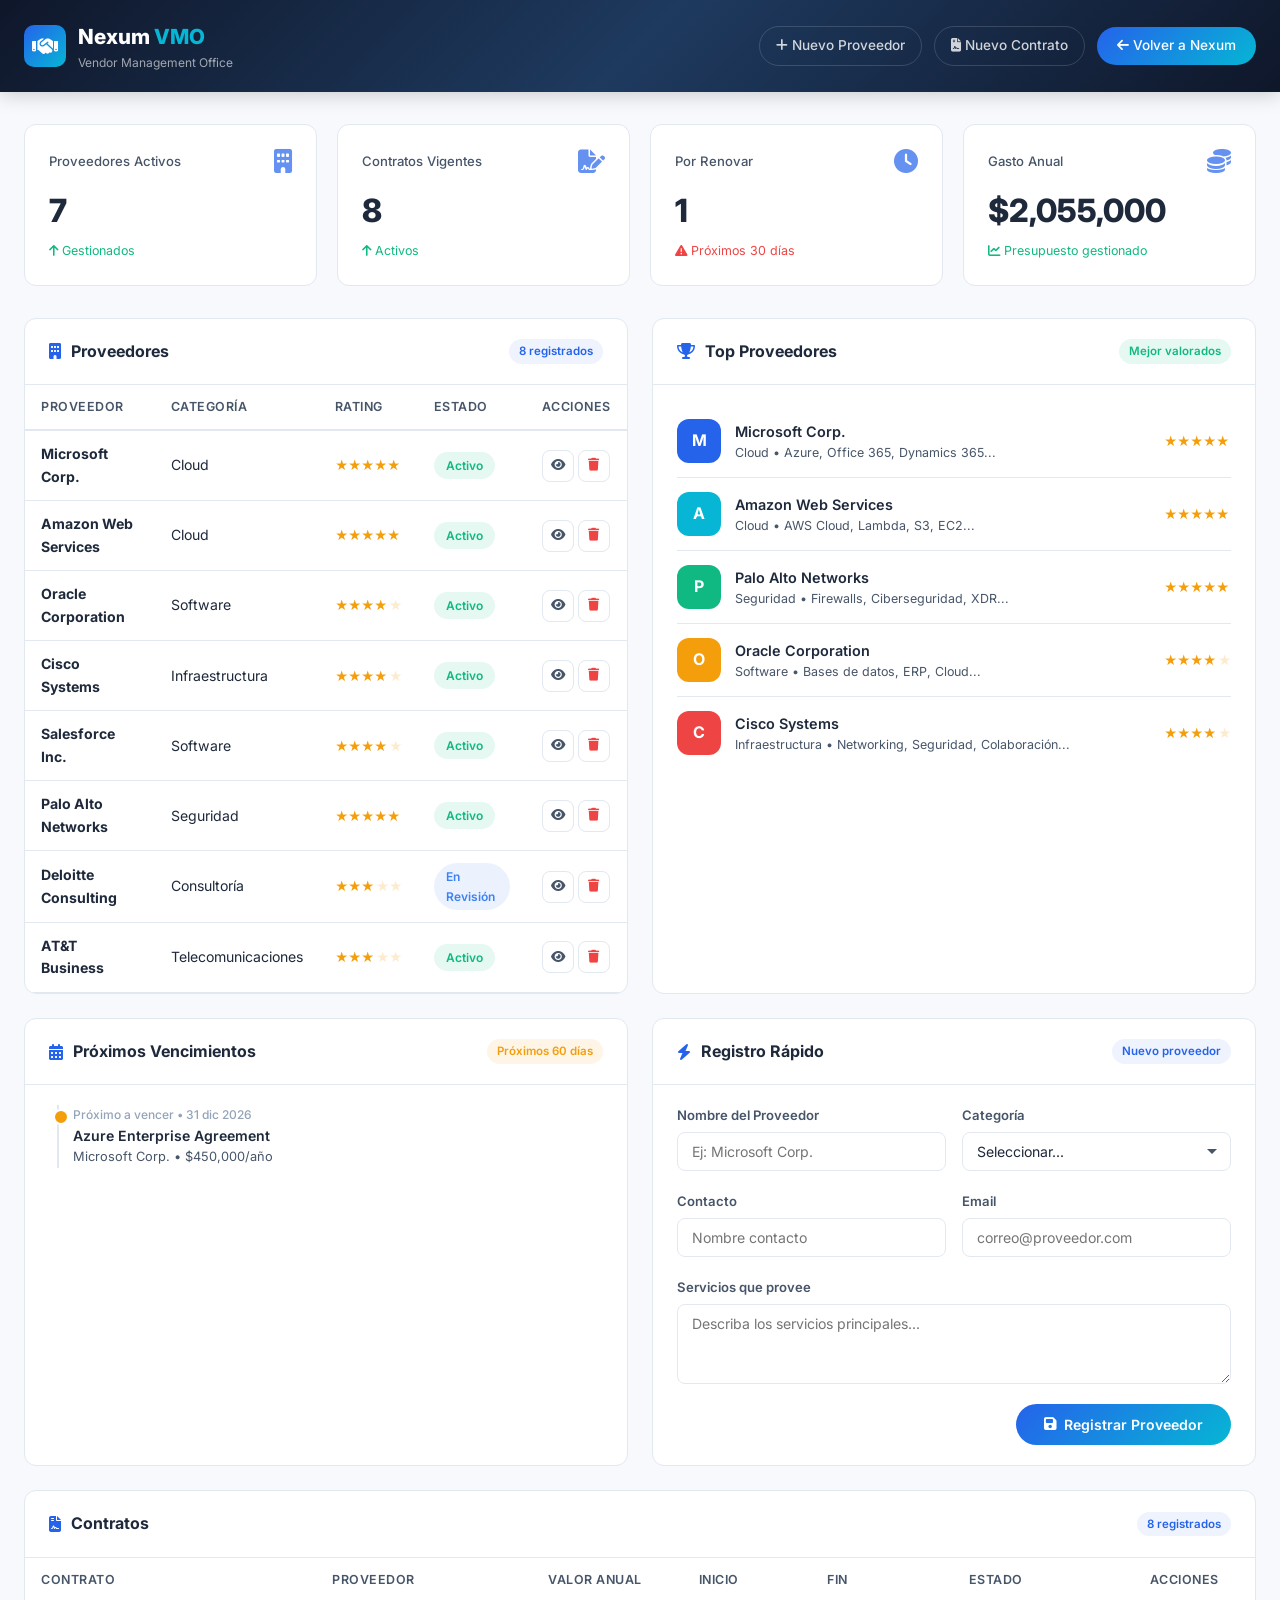
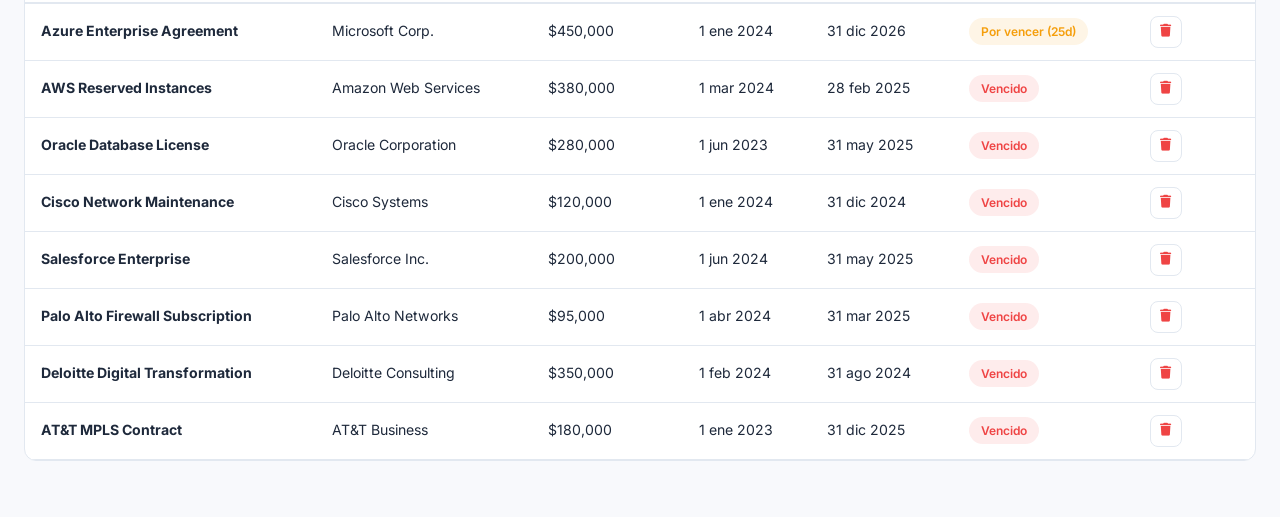
==== vmo.html @ a2f118e4 "Nueva plataforma VMO - Vendor Management Office: dashboard operativo con gestión de proveedores, con" ====
<!DOCTYPE html>
<html lang="es">
<head>
    <meta charset="UTF-8">
    <meta name="viewport" content="width=device-width, initial-scale=1.0">
    <title>Nexum VMO - Vendor Management Office</title>
    <meta name="description" content="Plataforma VMO de Nexum Solutions - Gestión Estratégica de Proveedores TI">
    <link rel="preconnect" href="https://fonts.googleapis.com">
    <link href="https://fonts.googleapis.com/css2?family=Inter:wght@300;400;500;600;700;800&display=swap" rel="stylesheet">
    <link rel="stylesheet" href="https://cdnjs.cloudflare.com/ajax/libs/font-awesome/6.5.1/css/all.min.css">
    <style>
        /* ===== CSS VARIABLES ===== */
        :root {
            --primary: #2563eb;
            --primary-dark: #1d4ed8;
            --primary-light: #3b82f6;
            --primary-bg: rgba(37, 99, 235, 0.08);
            --secondary: #0f172a;
            --accent: #06b6d4;
            --gradient-1: linear-gradient(135deg, #2563eb, #06b6d4);
            --gradient-2: linear-gradient(135deg, #1e3a5f, #2563eb);
            --gradient-hero: linear-gradient(135deg, #0f172a 0%, #1e3a5f 50%, #0f172a 100%);
            --text-primary: #1e293b;
            --text-secondary: #475569;
            --text-light: #94a3b8;
            --bg-white: #ffffff;
            --bg-light: #f8f9fc;
            --bg-dark: #0f172a;
            --border: #e2e8f0;
            --shadow-sm: 0 1px 3px rgba(0,0,0,0.08);
            --shadow-md: 0 4px 20px rgba(0,0,0,0.1);
            --shadow-lg: 0 10px 40px rgba(0,0,0,0.12);
            --radius-sm: 8px;
            --radius-md: 12px;
            --radius-lg: 20px;
            --transition: all 0.3s cubic-bezier(0.4, 0, 0.2, 1);
            --font: 'Inter', -apple-system, BlinkMacSystemFont, sans-serif;
            --success: #10b981;
            --warning: #f59e0b;
            --danger: #ef4444;
            --info: #3b82f6;
        }

        @media (prefers-color-scheme: dark) {
            :root {
                --primary: #3b82f6;
                --primary-bg: rgba(59, 130, 246, 0.12);
                --secondary: #f1f5f9;
                --accent: #22d3ee;
                --gradient-1: linear-gradient(135deg, #3b82f6, #22d3ee);
                --gradient-2: linear-gradient(135deg, #1e293b, #3b82f6);
                --gradient-hero: linear-gradient(135deg, #020617 0%, #0f172a 50%, #020617 100%);
                --text-primary: #f1f5f9;
                --text-secondary: #94a3b8;
                --text-light: #64748b;
                --bg-white: #0f172a;
                --bg-light: #1e293b;
                --bg-dark: #020617;
                --border: #334155;
                --shadow-sm: 0 1px 3px rgba(0,0,0,0.3);
                --shadow-md: 0 4px 20px rgba(0,0,0,0.4);
                --shadow-lg: 0 10px 40px rgba(0,0,0,0.5);
            }
        }

        * { margin: 0; padding: 0; box-sizing: border-box; }
        html { scroll-behavior: smooth; }
        body {
            font-family: var(--font);
            color: var(--text-primary);
            background: var(--bg-light);
            line-height: 1.6;
            -webkit-font-smoothing: antialiased;
        }
        a { text-decoration: none; color: inherit; transition: var(--transition); }
        ul { list-style: none; }
        .container { max-width: 1400px; margin: 0 auto; padding: 0 24px; }

        /* ===== HEADER ===== */
        .vmo-header {
            background: var(--gradient-hero);
            padding: 20px 0;
            position: sticky;
            top: 0;
            z-index: 100;
            box-shadow: 0 2px 20px rgba(0,0,0,0.2);
        }
        .vmo-header .container {
            display: flex;
            align-items: center;
            justify-content: space-between;
            flex-wrap: wrap;
            gap: 16px;
        }
        .vmo-logo {
            display: flex;
            align-items: center;
            gap: 12px;
            color: white;
        }
        .vmo-logo-icon {
            width: 42px;
            height: 42px;
            background: var(--gradient-1);
            border-radius: 10px;
            display: flex;
            align-items: center;
            justify-content: center;
            font-size: 1.3rem;
        }
        .vmo-logo-text { font-size: 1.3rem; font-weight: 800; }
        .vmo-logo-text span { color: var(--accent); }
        .vmo-logo-sub { font-size: 0.75rem; opacity: 0.6; display: block; font-weight: 400; }

        .vmo-header-actions {
            display: flex;
            align-items: center;
            gap: 12px;
            flex-wrap: wrap;
        }
        .vmo-header-actions a {
            color: rgba(255,255,255,0.8);
            font-size: 0.85rem;
            font-weight: 500;
            padding: 8px 16px;
            border-radius: 50px;
            border: 1px solid rgba(255,255,255,0.15);
            transition: var(--transition);
        }
        .vmo-header-actions a:hover {
            background: rgba(255,255,255,0.1);
            color: white;
        }
        .vmo-header-actions .btn-primary-small {
            background: var(--gradient-1);
            border: none;
            color: white;
            padding: 8px 20px;
        }

        /* ===== DASHBOARD ===== */
        .dashboard {
            padding: 32px 0;
        }

        /* Stats Cards */
        .stats-row {
            display: grid;
            grid-template-columns: repeat(4, 1fr);
            gap: 20px;
            margin-bottom: 32px;
        }
        .stat-card {
            background: var(--bg-white);
            border-radius: var(--radius-md);
            padding: 24px;
            border: 1px solid var(--border);
            transition: var(--transition);
        }
        .stat-card:hover { box-shadow: var(--shadow-md); transform: translateY(-2px); }
        .stat-card-header {
            display: flex;
            align-items: center;
            justify-content: space-between;
            margin-bottom: 12px;
        }
        .stat-card-header i {
            font-size: 1.5rem;
            color: var(--primary);
            opacity: 0.7;
        }
        .stat-card-label {
            font-size: 0.82rem;
            color: var(--text-secondary);
            font-weight: 500;
        }
        .stat-card-number {
            font-size: 2rem;
            font-weight: 800;
            color: var(--text-primary);
        }
        .stat-card-change {
            font-size: 0.78rem;
            margin-top: 4px;
        }
        .stat-card-change.up { color: var(--success); }
        .stat-card-change.down { color: var(--danger); }

        /* ===== MAIN GRID ===== */
        .main-grid {
            display: grid;
            grid-template-columns: 1fr 1fr;
            gap: 24px;
            margin-bottom: 24px;
        }

        .card {
            background: var(--bg-white);
            border-radius: var(--radius-md);
            border: 1px solid var(--border);
            overflow: hidden;
        }
        .card-header {
            padding: 20px 24px;
            border-bottom: 1px solid var(--border);
            display: flex;
            align-items: center;
            justify-content: space-between;
        }
        .card-header h3 {
            font-size: 1rem;
            font-weight: 700;
            color: var(--text-primary);
            display: flex;
            align-items: center;
            gap: 10px;
        }
        .card-header h3 i { color: var(--primary); }
        .card-header .badge {
            font-size: 0.72rem;
            padding: 3px 10px;
            border-radius: 50px;
            font-weight: 600;
        }
        .badge-primary { background: var(--primary-bg); color: var(--primary); }
        .badge-success { background: rgba(16,185,129,0.1); color: var(--success); }
        .badge-warning { background: rgba(245,158,11,0.1); color: var(--warning); }
        .badge-danger { background: rgba(239,68,68,0.1); color: var(--danger); }

        .card-body { padding: 20px 24px; }

        /* ===== TABLE ===== */
        .table-responsive {
            overflow-x: auto;
            -webkit-overflow-scrolling: touch;
        }
        table {
            width: 100%;
            border-collapse: collapse;
            font-size: 0.88rem;
        }
        thead th {
            text-align: left;
            padding: 12px 16px;
            font-weight: 600;
            color: var(--text-secondary);
            border-bottom: 2px solid var(--border);
            font-size: 0.78rem;
            text-transform: uppercase;
            letter-spacing: 0.5px;
            white-space: nowrap;
        }
        tbody td {
            padding: 12px 16px;
            border-bottom: 1px solid var(--border);
            color: var(--text-primary);
        }
        tbody tr:hover { background: var(--bg-light); }
        .status {
            display: inline-flex;
            align-items: center;
            gap: 6px;
            padding: 4px 12px;
            border-radius: 50px;
            font-size: 0.75rem;
            font-weight: 600;
        }
        .status.active { background: rgba(16,185,129,0.1); color: var(--success); }
        .status.pending { background: rgba(245,158,11,0.1); color: var(--warning); }
        .status.inactive { background: rgba(239,68,68,0.1); color: var(--danger); }
        .status.review { background: rgba(59,130,246,0.1); color: var(--info); }

        .rating {
            display: inline-flex;
            gap: 2px;
            color: #f59e0b;
            font-size: 0.8rem;
        }
        .rating .empty { opacity: 0.2; }

        .action-btn {
            width: 32px;
            height: 32px;
            border-radius: 8px;
            border: 1px solid var(--border);
            background: transparent;
            color: var(--text-secondary);
            cursor: pointer;
            transition: var(--transition);
            display: inline-flex;
            align-items: center;
            justify-content: center;
            font-size: 0.8rem;
        }
        .action-btn:hover {
            background: var(--primary-bg);
            color: var(--primary);
            border-color: var(--primary);
        }

        /* ===== PROVIDER LIST ===== */
        .provider-item {
            display: flex;
            align-items: center;
            gap: 14px;
            padding: 14px 0;
            border-bottom: 1px solid var(--border);
        }
        .provider-item:last-child { border-bottom: none; }
        .provider-avatar {
            width: 44px;
            height: 44px;
            border-radius: 12px;
            display: flex;
            align-items: center;
            justify-content: center;
            font-weight: 700;
            font-size: 1rem;
            color: white;
            flex-shrink: 0;
        }
        .provider-info { flex: 1; min-width: 0; }
        .provider-info h4 {
            font-size: 0.9rem;
            font-weight: 600;
            color: var(--text-primary);
        }
        .provider-info p {
            font-size: 0.78rem;
            color: var(--text-secondary);
        }
        .provider-value {
            font-weight: 700;
            color: var(--text-primary);
            font-size: 0.9rem;
            white-space: nowrap;
        }

        /* ===== FORM ===== */
        .form-grid {
            display: grid;
            grid-template-columns: 1fr 1fr;
            gap: 16px;
        }
        .form-group { margin-bottom: 4px; }
        .form-group label {
            display: block;
            font-size: 0.82rem;
            font-weight: 600;
            color: var(--text-secondary);
            margin-bottom: 6px;
        }
        .form-group input,
        .form-group select,
        .form-group textarea {
            width: 100%;
            padding: 10px 14px;
            border: 1.5px solid var(--border);
            border-radius: var(--radius-sm);
            font-family: var(--font);
            font-size: 0.88rem;
            color: var(--text-primary);
            background: var(--bg-white);
            transition: var(--transition);
            outline: none;
        }
        .form-group input:focus,
        .form-group select:focus,
        .form-group textarea:focus {
            border-color: var(--primary);
            box-shadow: 0 0 0 3px rgba(37,99,235,0.1);
        }
        .form-group.full { grid-column: 1 / -1; }
        .form-group textarea { resize: vertical; min-height: 80px; }
        .form-group select {
            appearance: none;
            background-image: url("data:image/svg+xml,%3Csvg xmlns='http://www.w3.org/2000/svg' width='12' height='12' viewBox='0 0 12 12'%3E%3Cpath fill='%23475569' d='M6 8L1 3h10z'/%3E%3C/svg%3E");
            background-repeat: no-repeat;
            background-position: right 12px center;
            cursor: pointer;
        }

        .btn-form {
            padding: 12px 28px;
            border-radius: 50px;
            font-weight: 600;
            font-size: 0.88rem;
            cursor: pointer;
            transition: var(--transition);
            border: none;
            font-family: var(--font);
            display: inline-flex;
            align-items: center;
            gap: 8px;
        }
        .btn-form-primary {
            background: var(--gradient-1);
            color: white;
        }
        .btn-form-primary:hover { transform: translateY(-2px); box-shadow: 0 4px 15px rgba(37,99,235,0.3); }
        .btn-form-secondary {
            background: transparent;
            color: var(--text-secondary);
            border: 1px solid var(--border);
        }
        .btn-form-secondary:hover { border-color: var(--primary); color: var(--primary); }

        .form-actions {
            display: flex;
            gap: 12px;
            justify-content: flex-end;
            margin-top: 8px;
        }

        /* ===== CONTRACT TIMELINE ===== */
        .timeline {
            position: relative;
            padding-left: 24px;
        }
        .timeline::before {
            content: '';
            position: absolute;
            left: 8px;
            top: 0;
            bottom: 0;
            width: 2px;
            background: var(--border);
        }
        .timeline-item {
            position: relative;
            padding-bottom: 20px;
        }
        .timeline-item:last-child { padding-bottom: 0; }
        .timeline-item::before {
            content: '';
            position: absolute;
            left: -20px;
            top: 4px;
            width: 12px;
            height: 12px;
            border-radius: 50%;
            background: var(--primary);
            border: 2px solid var(--bg-white);
        }
        .timeline-item.renewal::before { background: var(--success); }
        .timeline-item.expiring::before { background: var(--warning); }
        .timeline-item.expired::before { background: var(--danger); }
        .timeline-date {
            font-size: 0.75rem;
            color: var(--text-light);
            font-weight: 500;
        }
        .timeline-title {
            font-size: 0.88rem;
            font-weight: 600;
            color: var(--text-primary);
        }
        .timeline-desc {
            font-size: 0.8rem;
            color: var(--text-secondary);
        }

        /* ===== MODAL ===== */
        .modal-overlay {
            display: none;
            position: fixed;
            inset: 0;
            background: rgba(0,0,0,0.5);
            z-index: 1000;
            align-items: center;
            justify-content: center;
            padding: 20px;
        }
        .modal-overlay.active { display: flex; }
        .modal {
            background: var(--bg-white);
            border-radius: var(--radius-lg);
            max-width: 600px;
            width: 100%;
            max-height: 90vh;
            overflow-y: auto;
            box-shadow: var(--shadow-xl);
        }
        .modal-header {
            padding: 20px 24px;
            border-bottom: 1px solid var(--border);
            display: flex;
            align-items: center;
            justify-content: space-between;
        }
        .modal-header h3 { font-size: 1.1rem; font-weight: 700; }
        .modal-close {
            width: 36px;
            height: 36px;
            border-radius: 50%;
            border: none;
            background: var(--bg-light);
            cursor: pointer;
            display: flex;
            align-items: center;
            justify-content: center;
            color: var(--text-secondary);
            font-size: 1.1rem;
            transition: var(--transition);
        }
        .modal-close:hover { background: var(--danger); color: white; }
        .modal-body { padding: 24px; }

        /* ===== TOAST ===== */
        .toast-container {
            position: fixed;
            top: 80px;
            right: 20px;
            z-index: 2000;
            display: flex;
            flex-direction: column;
            gap: 10px;
        }
        .toast {
            padding: 14px 20px;
            border-radius: var(--radius-sm);
            color: white;
            font-size: 0.88rem;
            font-weight: 500;
            box-shadow: var(--shadow-lg);
            animation: slideIn 0.3s ease;
            display: flex;
            align-items: center;
            gap: 10px;
            max-width: 380px;
        }
        .toast.success { background: var(--success); }
        .toast.error { background: var(--danger); }
        .toast.info { background: var(--info); }
        @keyframes slideIn {
            from { transform: translateX(100%); opacity: 0; }
            to { transform: translateX(0); opacity: 1; }
        }

        /* ===== RESPONSIVE ===== */
        @media (max-width: 1024px) {
            .stats-row { grid-template-columns: repeat(2, 1fr); }
            .main-grid { grid-template-columns: 1fr; }
        }
        @media (max-width: 768px) {
            .vmo-header .container { flex-direction: column; align-items: flex-start; }
            .vmo-header-actions { width: 100%; }
            .vmo-header-actions a { flex: 1; text-align: center; }
            .stats-row { grid-template-columns: repeat(2, 1fr); gap: 12px; }
            .stat-card { padding: 18px; }
            .stat-card-number { font-size: 1.5rem; }
            .form-grid { grid-template-columns: 1fr; }
            .card-header { flex-direction: column; gap: 8px; align-items: flex-start; }
            .container { padding: 0 16px; }
        }
        @media (max-width: 480px) {
            .stats-row { grid-template-columns: 1fr; }
            .vmo-logo-text { font-size: 1.1rem; }
            .vmo-header-actions a { font-size: 0.78rem; padding: 6px 12px; }
            .card-body { padding: 16px; }
            .modal { margin: 10px; }
        }

        /* ===== SCROLLBAR ===== */
        ::-webkit-scrollbar { width: 6px; height: 6px; }
        ::-webkit-scrollbar-track { background: var(--bg-light); }
        ::-webkit-scrollbar-thumb { background: var(--border); border-radius: 3px; }
        ::-webkit-scrollbar-thumb:hover { background: var(--text-light); }
    </style>
</head>
<body>

    <!-- ===== HEADER ===== -->
    <header class="vmo-header">
        <div class="container">
            <div class="vmo-logo">
                <div class="vmo-logo-icon"><i class="fas fa-handshake"></i></div>
                <div>
                    <div class="vmo-logo-text">Nexum <span>VMO</span></div>
                    <span class="vmo-logo-sub">Vendor Management Office</span>
                </div>
            </div>
            <div class="vmo-header-actions">
                <a href="#" onclick="openAddProviderModal()"><i class="fas fa-plus"></i> Nuevo Proveedor</a>
                <a href="#" onclick="openAddContractModal()"><i class="fas fa-file-contract"></i> Nuevo Contrato</a>
                <a href="index.html" class="btn-primary-small"><i class="fas fa-arrow-left"></i> Volver a Nexum</a>
            </div>
        </div>
    </header>

    <!-- ===== DASHBOARD ===== -->
    <section class="dashboard">
        <div class="container">

            <!-- Stats -->
            <div class="stats-row">
                <div class="stat-card">
                    <div class="stat-card-header">
                        <span class="stat-card-label">Proveedores Activos</span>
                        <i class="fas fa-building"></i>
                    </div>
                    <div class="stat-card-number" id="totalProviders">0</div>
                    <div class="stat-card-change up"><i class="fas fa-arrow-up"></i> Gestionados</div>
                </div>
                <div class="stat-card">
                    <div class="stat-card-header">
                        <span class="stat-card-label">Contratos Vigentes</span>
                        <i class="fas fa-file-signature"></i>
                    </div>
                    <div class="stat-card-number" id="totalContracts">0</div>
                    <div class="stat-card-change up"><i class="fas fa-arrow-up"></i> Activos</div>
                </div>
                <div class="stat-card">
                    <div class="stat-card-header">
                        <span class="stat-card-label">Por Renovar</span>
                        <i class="fas fa-clock"></i>
                    </div>
                    <div class="stat-card-number" id="pendingRenewals">0</div>
                    <div class="stat-card-change down"><i class="fas fa-exclamation-triangle"></i> Próximos 30 días</div>
                </div>
                <div class="stat-card">
                    <div class="stat-card-header">
                        <span class="stat-card-label">Gasto Anual</span>
                        <i class="fas fa-coins"></i>
                    </div>
                    <div class="stat-card-number" id="annualSpend">$0</div>
                    <div class="stat-card-change up"><i class="fas fa-chart-line"></i> Presupuesto gestionado</div>
                </div>
            </div>

            <!-- Main Grid -->
            <div class="main-grid">

                <!-- Providers Table -->
                <div class="card">
                    <div class="card-header">
                        <h3><i class="fas fa-building"></i> Proveedores</h3>
                        <span class="badge badge-primary" id="providerCount">0 registrados</span>
                    </div>
                    <div class="card-body" style="padding:0;">
                        <div class="table-responsive">
                            <table>
                                <thead>
                                    <tr>
                                        <th>Proveedor</th>
                                        <th>Categoría</th>
                                        <th>Rating</th>
                                        <th>Estado</th>
                                        <th>Acciones</th>
                                    </tr>
                                </thead>
                                <tbody id="providersTableBody">
                                    <!-- Rows inserted by JS -->
                                </tbody>
                            </table>
                        </div>
                    </div>
                </div>

                <!-- Top Providers -->
                <div class="card">
                    <div class="card-header">
                        <h3><i class="fas fa-trophy"></i> Top Proveedores</h3>
                        <span class="badge badge-success">Mejor valorados</span>
                    </div>
                    <div class="card-body" id="topProvidersList">
                        <!-- Inserted by JS -->
                    </div>
                </div>

                <!-- Contracts Timeline -->
                <div class="card">
                    <div class="card-header">
                        <h3><i class="fas fa-calendar-alt"></i> Próximos Vencimientos</h3>
                        <span class="badge badge-warning">Próximos 60 días</span>
                    </div>
                    <div class="card-body">
                        <div class="timeline" id="contractTimeline">
                            <!-- Inserted by JS -->
                        </div>
                    </div>
                </div>

                <!-- Quick Add Provider -->
                <div class="card">
                    <div class="card-header">
                        <h3><i class="fas fa-bolt"></i> Registro Rápido</h3>
                        <span class="badge badge-primary">Nuevo proveedor</span>
                    </div>
                    <div class="card-body">
                        <form id="quickProviderForm" onsubmit="quickAddProvider(event)">
                            <div class="form-grid">
                                <div class="form-group">
                                    <label>Nombre del Proveedor</label>
                                    <input type="text" id="qpName" placeholder="Ej: Microsoft Corp." required>
                                </div>
                                <div class="form-group">
                                    <label>Categoría</label>
                                    <select id="qpCategory" required>
                                        <option value="">Seleccionar...</option>
                                        <option value="Cloud">Cloud</option>
                                        <option value="Software">Software</option>
                                        <option value="Infraestructura">Infraestructura</option>
                                        <option value="Consultoría">Consultoría</option>
                                        <option value="Seguridad">Seguridad</option>
                                        <option value="Telecomunicaciones">Telecomunicaciones</option>
                                        <option value="Hardware">Hardware</option>
                                        <option value="Servicios">Servicios</option>
                                    </select>
                                </div>
                                <div class="form-group">
                                    <label>Contacto</label>
                                    <input type="text" id="qpContact" placeholder="Nombre contacto">
                                </div>
                                <div class="form-group">
                                    <label>Email</label>
                                    <input type="email" id="qpEmail" placeholder="correo@proveedor.com">
                                </div>
                                <div class="form-group full">
                                    <label>Servicios que provee</label>
                                    <textarea id="qpServices" placeholder="Describa los servicios principales..."></textarea>
                                </div>
                            </div>
                            <div class="form-actions">
                                <button type="submit" class="btn-form btn-form-primary"><i class="fas fa-save"></i> Registrar Proveedor</button>
                            </div>
                        </form>
                    </div>
                </div>

            </div>

            <!-- Contracts Table -->
            <div class="card" style="margin-bottom:24px;">
                <div class="card-header">
                    <h3><i class="fas fa-file-contract"></i> Contratos</h3>
                    <span class="badge badge-primary" id="contractCount">0 registrados</span>
                </div>
                <div class="card-body" style="padding:0;">
                    <div class="table-responsive">
                        <table>
                            <thead>
                                <tr>
                                    <th>Contrato</th>
                                    <th>Proveedor</th>
                                    <th>Valor Anual</th>
                                    <th>Inicio</th>
                                    <th>Fin</th>
                                    <th>Estado</th>
                                    <th>Acciones</th>
                                </tr>
                            </thead>
                            <tbody id="contractsTableBody">
                                <!-- Rows inserted by JS -->
                            </tbody>
                        </table>
                    </div>
                </div>
            </div>

        </div>
    </section>

    <!-- ===== MODAL: Add Provider ===== -->
    <div class="modal-overlay" id="addProviderModal">
        <div class="modal">
            <div class="modal-header">
                <h3><i class="fas fa-building" style="color:var(--primary);"></i> Nuevo Proveedor</h3>
                <button class="modal-close" onclick="closeModal('addProviderModal')"><i class="fas fa-times"></i></button>
            </div>
            <div class="modal-body">
                <form id="addProviderForm" onsubmit="addProvider(event)">
                    <div class="form-grid">
                        <div class="form-group">
                            <label>Nombre del Proveedor *</label>
                            <input type="text" id="apName" required>
                        </div>
                        <div class="form-group">
                            <label>Categoría *</label>
                            <select id="apCategory" required>
                                <option value="">Seleccionar...</option>
                                <option value="Cloud">Cloud</option>
                                <option value="Software">Software</option>
                                <option value="Infraestructura">Infraestructura</option>
                                <option value="Consultoría">Consultoría</option>
                                <option value="Seguridad">Seguridad</option>
                                <option value="Telecomunicaciones">Telecomunicaciones</option>
                                <option value="Hardware">Hardware</option>
                                <option value="Servicios">Servicios</option>
                            </select>
                        </div>
                        <div class="form-group">
                            <label>Contacto Principal</label>
                            <input type="text" id="apContact">
                        </div>
                        <div class="form-group">
                            <label>Email Contacto</label>
                            <input type="email" id="apEmail">
                        </div>
                        <div class="form-group">
                            <label>Teléfono</label>
                            <input type="text" id="apPhone">
                        </div>
                        <div class="form-group">
                            <label>Sitio Web</label>
                            <input type="url" id="apWebsite" placeholder="https://">
                        </div>
                        <div class="form-group full">
                            <label>Servicios que provee</label>
                            <textarea id="apServices" rows="3"></textarea>
                        </div>
                        <div class="form-group full">
                            <label>Notas</label>
                            <textarea id="apNotes" rows="2"></textarea>
                        </div>
                    </div>
                    <div class="form-actions">
                        <button type="button" class="btn-form btn-form-secondary" onclick="closeModal('addProviderModal')">Cancelar</button>
                        <button type="submit" class="btn-form btn-form-primary"><i class="fas fa-save"></i> Guardar Proveedor</button>
                    </div>
                </form>
            </div>
        </div>
    </div>

    <!-- ===== MODAL: Add Contract ===== -->
    <div class="modal-overlay" id="addContractModal">
        <div class="modal">
            <div class="modal-header">
                <h3><i class="fas fa-file-contract" style="color:var(--primary);"></i> Nuevo Contrato</h3>
                <button class="modal-close" onclick="closeModal('addContractModal')"><i class="fas fa-times"></i></button>
            </div>
            <div class="modal-body">
                <form id="addContractForm" onsubmit="addContract(event)">
                    <div class="form-grid">
                        <div class="form-group">
                            <label>Nombre del Contrato *</label>
                            <input type="text" id="acName" required>
                        </div>
                        <div class="form-group">
                            <label>Proveedor *</label>
                            <select id="acProvider" required>
                                <option value="">Seleccionar proveedor...</option>
                            </select>
                        </div>
                        <div class="form-group">
                            <label>Valor Anual (USD) *</label>
                            <input type="number" id="acValue" min="0" step="0.01" required>
                        </div>
                        <div class="form-group">
                            <label>Tipo</label>
                            <select id="acType">
                                <option value="Servicio">Servicio</option>
                                <option value="Licencia">Licencia</option>
                                <option value="Suscripción">Suscripción</option>
                                <option value="Consultoría">Consultoría</option>
                                <option value="Mantenimiento">Mantenimiento</option>
                                <option value="Outsourcing">Outsourcing</option>
                            </select>
                        </div>
                        <div class="form-group">
                            <label>Fecha de Inicio *</label>
                            <input type="date" id="acStart" required>
                        </div>
                        <div class="form-group">
                            <label>Fecha de Fin *</label>
                            <input type="date" id="acEnd" required>
                        </div>
                        <div class="form-group full">
                            <label>Descripción / Alcance</label>
                            <textarea id="acDescription" rows="3"></textarea>
                        </div>
                    </div>
                    <div class="form-actions">
                        <button type="button" class="btn-form btn-form-secondary" onclick="closeModal('addContractModal')">Cancelar</button>
                        <button type="submit" class="btn-form btn-form-primary"><i class="fas fa-save"></i> Guardar Contrato</button>
                    </div>
                </form>
            </div>
        </div>
    </div>

    <!-- ===== TOAST CONTAINER ===== -->
    <div class="toast-container" id="toastContainer"></div>

    <script>
        // ==========================================
        // DATA STORE (localStorage)
        // ==========================================
        const STORAGE_KEY = 'nexum_vmo_data';

        function getData() {
            const stored = localStorage.getItem(STORAGE_KEY);
            if (stored) return JSON.parse(stored);
            return { providers: [], contracts: [], nextProviderId: 1, nextContractId: 1 };
        }

        function saveData(data) {
            localStorage.setItem(STORAGE_KEY, JSON.stringify(data));
        }

        // ==========================================
        // INIT DATA WITH SAMPLES
        // ==========================================
        function initSampleData() {
            const data = getData();
            if (data.providers.length > 0) return; // Already has data

            const sampleProviders = [
                { id: 1, name: 'Microsoft Corp.', category: 'Cloud', contact: 'John Smith', email: 'john@microsoft.com', phone: '+1 425-882-8080', website: 'https://microsoft.com', services: 'Azure, Office 365, Dynamics 365', notes: 'Proveedor estratégico cloud', rating: 5, status: 'active', createdAt: '2024-01-15' },
                { id: 2, name: 'Amazon Web Services', category: 'Cloud', contact: 'Sarah Johnson', email: 'sarah@aws.com', phone: '+1 206-266-1000', website: 'https://aws.com', services: 'AWS Cloud, Lambda, S3, EC2', notes: 'Infraestructura cloud principal', rating: 5, status: 'active', createdAt: '2024-01-20' },
                { id: 3, name: 'Oracle Corporation', category: 'Software', contact: 'Mike Brown', email: 'mike@oracle.com', phone: '+1 650-506-7000', website: 'https://oracle.com', services: 'Bases de datos, ERP, Cloud', notes: 'Licencias enterprise', rating: 4, status: 'active', createdAt: '2024-02-01' },
                { id: 4, name: 'Cisco Systems', category: 'Infraestructura', contact: 'Lisa Davis', email: 'lisa@cisco.com', phone: '+1 408-526-4000', website: 'https://cisco.com', services: 'Networking, Seguridad, Colaboración', notes: 'Infraestructura de red', rating: 4, status: 'active', createdAt: '2024-02-10' },
                { id: 5, name: 'Salesforce Inc.', category: 'Software', contact: 'David Wilson', email: 'david@salesforce.com', phone: '+1 415-901-7000', website: 'https://salesforce.com', services: 'CRM, Marketing Cloud, Analytics', notes: 'Plataforma CRM corporativa', rating: 4, status: 'active', createdAt: '2024-03-01' },
                { id: 6, name: 'Palo Alto Networks', category: 'Seguridad', contact: 'Emily Chen', email: 'emily@paloaltonetworks.com', phone: '+1 408-753-4000', website: 'https://paloaltonetworks.com', services: 'Firewalls, Ciberseguridad, XDR', notes: 'Seguridad perimetral', rating: 5, status: 'active', createdAt: '2024-03-15' },
                { id: 7, name: 'Deloitte Consulting', category: 'Consultoría', contact: 'Robert Taylor', email: 'robert@deloitte.com', phone: '+1 212-489-1600', website: 'https://deloitte.com', services: 'Consultoría TI, Transformación Digital', notes: 'Consultoría estratégica', rating: 3, status: 'review', createdAt: '2024-04-01' },
                { id: 8, name: 'AT&T Business', category: 'Telecomunicaciones', contact: 'Jennifer Lee', email: 'jennifer@att.com', phone: '+1 210-821-4105', website: 'https://att.com', services: 'Telecomunicaciones, Redes MPLS', notes: 'Conectividad corporativa', rating: 3, status: 'active', createdAt: '2024-04-10' },
            ];

            const sampleContracts = [
                { id: 1, name: 'Azure Enterprise Agreement', providerId: 1, providerName: 'Microsoft Corp.', value: 450000, type: 'Suscripción', startDate: '2024-01-01', endDate: '2026-12-31', description: 'Acuerdo enterprise para servicios Azure y Office 365', status: 'active' },
                { id: 2, name: 'AWS Reserved Instances', providerId: 2, providerName: 'Amazon Web Services', value: 380000, type: 'Suscripción', startDate: '2024-03-01', endDate: '2025-02-28', description: 'Instancias reservadas AWS para producción', status: 'active' },
                { id: 3, name: 'Oracle Database License', providerId: 3, providerName: 'Oracle Corporation', value: 280000, type: 'Licencia', startDate: '2023-06-01', endDate: '2025-05-31', description: 'Licencias Oracle Database Enterprise Edition', status: 'active' },
                { id: 4, name: 'Cisco Network Maintenance', providerId: 4, providerName: 'Cisco Systems', value: 120000, type: 'Mantenimiento', startDate: '2024-01-01', endDate: '2024-12-31', description: 'Mantenimiento anual de infraestructura de red', status: 'active' },
                { id: 5, name: 'Salesforce Enterprise', providerId: 5, providerName: 'Salesforce Inc.', value: 200000, type: 'Suscripción', startDate: '2024-06-01', endDate: '2025-05-31', description: 'Suscripción enterprise Salesforce CRM', status: 'active' },
                { id: 6, name: 'Palo Alto Firewall Subscription', providerId: 6, providerName: 'Palo Alto Networks', value: 95000, type: 'Servicio', startDate: '2024-04-01', endDate: '2025-03-31', description: 'Suscripción de seguridad firewalls', status: 'active' },
                { id: 7, name: 'Deloitte Digital Transformation', providerId: 7, providerName: 'Deloitte Consulting', value: 350000, type: 'Consultoría', startDate: '2024-02-01', endDate: '2024-08-31', description: 'Consultoría para transformación digital', status: 'active' },
                { id: 8, name: 'AT&T MPLS Contract', providerId: 8, providerName: 'AT&T Business', value: 180000, type: 'Servicio', startDate: '2023-01-01', endDate: '2025-12-31', description: 'Servicio MPLS para 15 sedes corporativas', status: 'active' },
            ];

            data.providers = sampleProviders;
            data.contracts = sampleContracts;
            data.nextProviderId = 9;
            data.nextContractId = 9;
            saveData(data);
        }

        // ==========================================
        // RENDER FUNCTIONS
        // ==========================================
        function renderDashboard() {
            const data = getData();
            
            // Stats
            const activeProviders = data.providers.filter(p => p.status === 'active').length;
            const activeContracts = data.contracts.filter(c => c.status === 'active').length;
            const today = new Date();
            const thirtyDays = new Date(today.getTime() + 30 * 24 * 60 * 60 * 1000);
            const pendingRenewals = data.contracts.filter(c => {
                const endDate = new Date(c.endDate);
                return endDate >= today && endDate <= thirtyDays;
            }).length;
            const annualSpend = data.contracts.reduce((sum, c) => sum + c.value, 0);

            document.getElementById('totalProviders').textContent = activeProviders;
            document.getElementById('totalContracts').textContent = activeContracts;
            document.getElementById('pendingRenewals').textContent = pendingRenewals;
            document.getElementById('annualSpend').textContent = '$' + annualSpend.toLocaleString('en-US');

            // Provider count badge
            document.getElementById('providerCount').textContent = data.providers.length + ' registrados';
            document.getElementById('contractCount').textContent = data.contracts.length + ' registrados';

            // Providers table
            renderProvidersTable(data);
            
            // Top providers
            renderTopProviders(data);
            
            // Contract timeline
            renderContractTimeline(data);
            
            // Contracts table
            renderContractsTable(data);
            
            // Update provider select in contract modal
            updateProviderSelect(data);
        }

        function renderProvidersTable(data) {
            const tbody = document.getElementById('providersTableBody');
            tbody.innerHTML = '';
            
            data.providers.forEach(p => {
                const stars = '★'.repeat(p.rating) + '<span class="empty">' + '★'.repeat(5 - p.rating) + '</span>';
                const statusClass = p.status === 'active' ? 'active' : p.status === 'review' ? 'review' : 'inactive';
                const statusText = p.status === 'active' ? 'Activo' : p.status === 'review' ? 'En Revisión' : 'Inactivo';
                
                const tr = document.createElement('tr');
                tr.innerHTML = `
                    <td><strong>${p.name}</strong></td>
                    <td>${p.category}</td>
                    <td><span class="rating">${stars}</span></td>
                    <td><span class="status ${statusClass}">${statusText}</span></td>
                    <td>
                        <button class="action-btn" onclick="viewProvider(${p.id})" title="Ver detalle"><i class="fas fa-eye"></i></button>
                        <button class="action-btn" onclick="deleteProvider(${p.id})" title="Eliminar" style="color:var(--danger);"><i class="fas fa-trash"></i></button>
                    </td>
                `;
                tbody.appendChild(tr);
            });
        }

        function renderTopProviders(data) {
            const container = document.getElementById('topProvidersList');
            container.innerHTML = '';
            
            const sorted = [...data.providers].sort((a, b) => b.rating - a.rating).slice(0, 5);
            
            sorted.forEach((p, index) => {
                const colors = ['#2563eb', '#06b6d4', '#10b981', '#f59e0b', '#ef4444'];
                const div = document.createElement('div');
                div.className = 'provider-item';
                div.innerHTML = `
                    <div class="provider-avatar" style="background:${colors[index]}">${p.name.charAt(0)}</div>
                    <div class="provider-info">
                        <h4>${p.name}</h4>
                        <p>${p.category} • ${p.services ? p.services.substring(0, 40) + '...' : ''}</p>
                    </div>
                    <div class="provider-value">
                        <span class="rating">${'★'.repeat(p.rating)}<span class="empty">${'★'.repeat(5 - p.rating)}</span></span>
                    </div>
                `;
                container.appendChild(div);
            });
        }

        function renderContractTimeline(data) {
            const timeline = document.getElementById('contractTimeline');
            timeline.innerHTML = '';
            
            const today = new Date();
            const sixtyDays = new Date(today.getTime() + 60 * 24 * 60 * 60 * 1000);
            
            const upcoming = data.contracts
                .filter(c => {
                    const endDate = new Date(c.endDate);
                    return endDate >= today && endDate <= sixtyDays;
                })
                .sort((a, b) => new Date(a.endDate) - new Date(b.endDate));
            
            if (upcoming.length === 0) {
                timeline.innerHTML = '<p style="color:var(--text-secondary);font-size:0.88rem;text-align:center;padding:20px 0;">No hay vencimientos próximos en los próximos 60 días.</p>';
                return;
            }
            
            upcoming.forEach(c => {
                const endDate = new Date(c.endDate);
                const daysLeft = Math.ceil((endDate - today) / (1000 * 60 * 60 * 24));
                let itemClass = 'timeline-item';
                let label = 'Vence en ' + daysLeft + ' días';
                
                if (daysLeft <= 15) { itemClass += ' expired'; label = '⚠️ VENCE PRONTO'; }
                else if (daysLeft <= 30) { itemClass += ' expiring'; label = 'Próximo a vencer'; }
                else { itemClass += ' renewal'; label = 'Renovación programada'; }
                
                const div = document.createElement('div');
                div.className = itemClass;
                div.innerHTML = `
                    <div class="timeline-date">${label} • ${formatDate(c.endDate)}</div>
                    <div class="timeline-title">${c.name}</div>
                    <div class="timeline-desc">${c.providerName} • $${c.value.toLocaleString('en-US')}/año</div>
                `;
                timeline.appendChild(div);
            });
        }

        function renderContractsTable(data) {
            const tbody = document.getElementById('contractsTableBody');
            tbody.innerHTML = '';
            
            data.contracts.forEach(c => {
                const today = new Date();
                const endDate = new Date(c.endDate);
                let statusClass = 'active';
                let statusText = 'Vigente';
                
                if (endDate < today) { statusClass = 'inactive'; statusText = 'Vencido'; }
                else {
                    const daysLeft = Math.ceil((endDate - today) / (1000 * 60 * 60 * 24));
                    if (daysLeft <= 30) { statusClass = 'pending'; statusText = 'Por vencer (' + daysLeft + 'd)'; }
                }
                
                const tr = document.createElement('tr');
                tr.innerHTML = `
                    <td><strong>${c.name}</strong></td>
                    <td>${c.providerName}</td>
                    <td>$${c.value.toLocaleString('en-US')}</td>
                    <td>${formatDate(c.startDate)}</td>
                    <td>${formatDate(c.endDate)}</td>
                    <td><span class="status ${statusClass}">${statusText}</span></td>
                    <td>
                        <button class="action-btn" onclick="deleteContract(${c.id})" title="Eliminar" style="color:var(--danger);"><i class="fas fa-trash"></i></button>
                    </td>
                `;
                tbody.appendChild(tr);
            });
        }

        function updateProviderSelect(data) {
            const select = document.getElementById('acProvider');
            select.innerHTML = '<option value="">Seleccionar proveedor...</option>';
            data.providers.forEach(p => {
                const option = document.createElement('option');
                option.value = p.id;
                option.textContent = p.name;
                select.appendChild(option);
            });
        }

        // ==========================================
        // CRUD OPERATIONS
        // ==========================================
        function quickAddProvider(e) {
            e.preventDefault();
            const data = getData();
            
            const provider = {
                id: data.nextProviderId++,
                name: document.getElementById('qpName').value.trim(),
                category: document.getElementById('qpCategory').value,
                contact: document.getElementById('qpContact').value.trim(),
                email: document.getElementById('qpEmail').value.trim(),
                phone: '',
                website: '',
                services: document.getElementById('qpServices').value.trim(),
                notes: '',
                rating: 3,
                status: 'active',
                createdAt: new Date().toISOString().split('T')[0]
            };
            
            data.providers.push(provider);
            saveData(data);
            renderDashboard();
            document.getElementById('quickProviderForm').reset();
            showToast('Proveedor registrado exitosamente', 'success');
        }

        function addProvider(e) {
            e.preventDefault();
            const data = getData();
            
            const provider = {
                id: data.nextProviderId++,
                name: document.getElementById('apName').value.trim(),
                category: document.getElementById('apCategory').value,
                contact: document.getElementById('apContact').value.trim(),
                email: document.getElementById('apEmail').value.trim(),
                phone: document.getElementById('apPhone').value.trim(),
                website: document.getElementById('apWebsite').value.trim(),
                services: document.getElementById('apServices').value.trim(),
                notes: document.getElementById('apNotes').value.trim(),
                rating: 3,
                status: 'active',
                createdAt: new Date().toISOString().split('T')[0]
            };
            
            data.providers.push(provider);
            saveData(data);
            renderDashboard();
            closeModal('addProviderModal');
            document.getElementById('addProviderForm').reset();
            showToast('Proveedor registrado exitosamente', 'success');
        }

        function addContract(e) {
            e.preventDefault();
            const data = getData();
            
            const providerId = parseInt(document.getElementById('acProvider').value);
            const provider = data.providers.find(p => p.id === providerId);
            
            const contract = {
                id: data.nextContractId++,
                name: document.getElementById('acName').value.trim(),
                providerId: providerId,
                providerName: provider ? provider.name : 'Desconocido',
                value: parseFloat(document.getElementById('acValue').value),
                type: document.getElementById('acType').value,
                startDate: document.getElementById('acStart').value,
                endDate: document.getElementById('acEnd').value,
                description: document.getElementById('acDescription').value.trim(),
                status: 'active'
            };
            
            data.contracts.push(contract);
            saveData(data);
            renderDashboard();
            closeModal('addContractModal');
            document.getElementById('addContractForm').reset();
            showToast('Contrato registrado exitosamente', 'success');
        }

        function deleteProvider(id) {
            if (!confirm('¿Está seguro de eliminar este proveedor?')) return;
            const data = getData();
            data.providers = data.providers.filter(p => p.id !== id);
            // Also remove related contracts
            data.contracts = data.contracts.filter(c => c.providerId !== id);
            saveData(data);
            renderDashboard();
            showToast('Proveedor eliminado', 'info');
        }

        function deleteContract(id) {
            if (!confirm('¿Está seguro de eliminar este contrato?')) return;
            const data = getData();
            data.contracts = data.contracts.filter(c => c.id !== id);
            saveData(data);
            renderDashboard();
            showToast('Contrato eliminado', 'info');
        }

        function viewProvider(id) {
            const data = getData();
            const provider = data.providers.find(p => p.id === id);
            if (!provider) return;
            
            const providerContracts = data.contracts.filter(c => c.providerId === id);
            const totalValue = providerContracts.reduce((sum, c) => sum + c.value, 0);
            
            alert(
                `📋 ${provider.name}\n` +
                `━━━━━━━━━━━━━━━━━━\n` +
                `Categoría: ${provider.category}\n` +
                `Contacto: ${provider.contact || 'N/A'}\n` +
                `Email: ${provider.email || 'N/A'}\n` +
                `Teléfono: ${provider.phone || 'N/A'}\n` +
                `Web: ${provider.website || 'N/A'}\n` +
                `Rating: ${'★'.repeat(provider.rating)}${'☆'.repeat(5 - provider.rating)}\n` +
                `Estado: ${provider.status === 'active' ? 'Activo' : provider.status === 'review' ? 'En Revisión' : 'Inactivo'}\n` +
                `━━━━━━━━━━━━━━━━━━\n` +
                `Servicios: ${provider.services || 'No especificados'}\n` +
                `Contratos activos: ${providerContracts.length}\n` +
                `Valor total contratos: $${totalValue.toLocaleString('en-US')}\n` +
                `Notas: ${provider.notes || 'Sin notas'}`
            );
        }

        // ==========================================
        // MODAL FUNCTIONS
        // ==========================================
        function openAddProviderModal() {
            document.getElementById('addProviderModal').classList.add('active');
            document.body.style.overflow = 'hidden';
        }

        function openAddContractModal() {
            const data = getData();
            updateProviderSelect(data);
            document.getElementById('addContractModal').classList.add('active');
            document.body.style.overflow = 'hidden';
        }

        function closeModal(id) {
            document.getElementById(id).classList.remove('active');
            document.body.style.overflow = '';
        }

        // Close modal on overlay click
        document.querySelectorAll('.modal-overlay').forEach(overlay => {
            overlay.addEventListener('click', (e) => {
                if (e.target === overlay) {
                    overlay.classList.remove('active');
                    document.body.style.overflow = '';
                }
            });
        });

        // Close modal on Escape key
        document.addEventListener('keydown', (e) => {
            if (e.key === 'Escape') {
                document.querySelectorAll('.modal-overlay.active').forEach(overlay => {
                    overlay.classList.remove('active');
                    document.body.style.overflow = '';
                });
            }
        });

        // ==========================================
        // TOAST NOTIFICATIONS
        // ==========================================
        function showToast(message, type = 'info') {
            const container = document.getElementById('toastContainer');
            const toast = document.createElement('div');
            toast.className = `toast ${type}`;
            
            const icons = { success: 'fa-check-circle', error: 'fa-exclamation-circle', info: 'fa-info-circle' };
            toast.innerHTML = `<i class="fas ${icons[type] || icons.info}"></i> ${message}`;
            
            container.appendChild(toast);
            
            setTimeout(() => {
                toast.style.opacity = '0';
                toast.style.transform = 'translateX(100%)';
                toast.style.transition = 'all 0.3s ease';
                setTimeout(() => toast.remove(), 300);
            }, 4000);
        }

        // ==========================================
        // UTILITY FUNCTIONS
        // ==========================================
        function formatDate(dateStr) {
            const date = new Date(dateStr);
            return date.toLocaleDateString('es-CL', { year: 'numeric', month: 'short', day: 'numeric' });
        }

        // ==========================================
        // INIT
        // ==========================================
        initSampleData();
        renderDashboard();
        console.log('🚀 Nexum VMO - Dashboard initialized');
    </script>

</body>
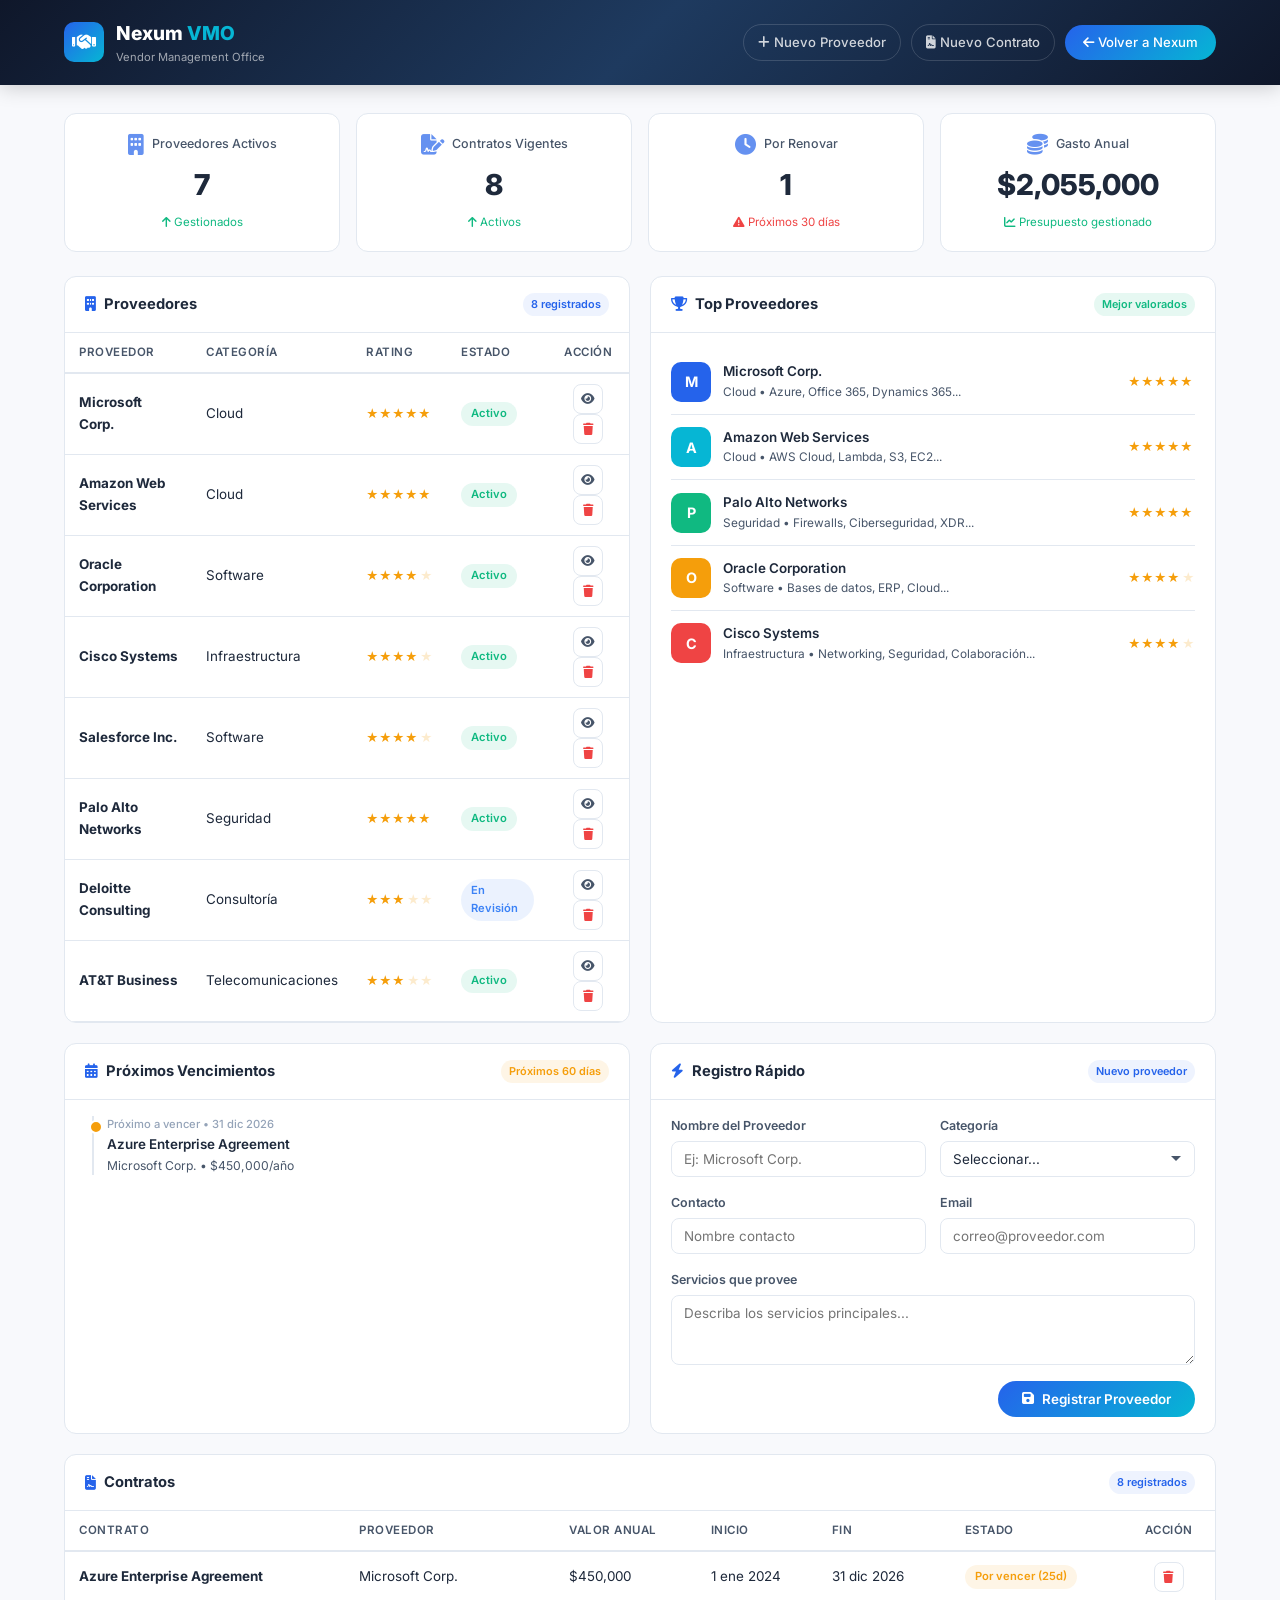
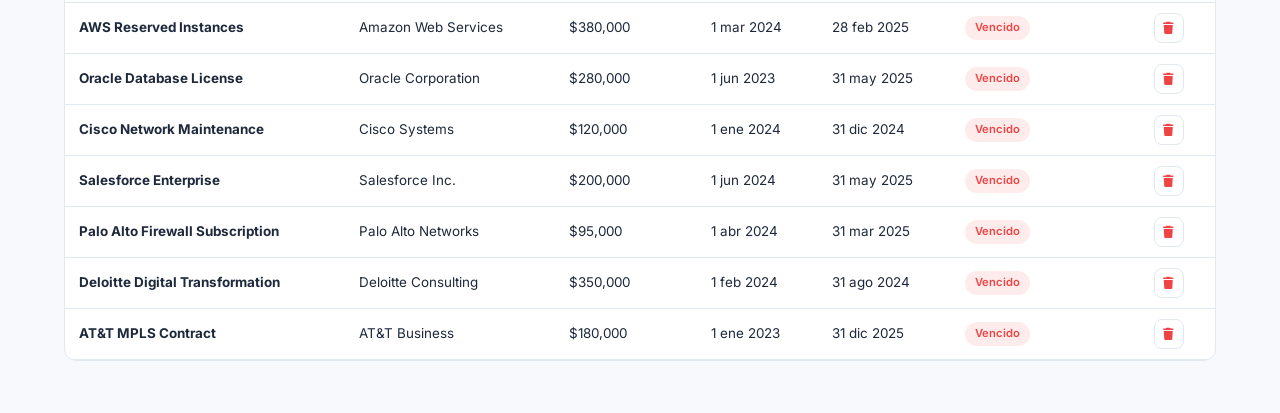
==== commit 53fd38a6: "VMO: diseño centralizado y armónico - max-width 1200px, mejor espaciado, contenido centrado" ====
--- a/vmo.html
+++ b/vmo.html
@@ -74,12 +74,12 @@
         }
         a { text-decoration: none; color: inherit; transition: var(--transition); }
         ul { list-style: none; }
-        .container { max-width: 1400px; margin: 0 auto; padding: 0 24px; }
+        .container { max-width: 1200px; margin: 0 auto; padding: 0 24px; }
 
         /* ===== HEADER ===== */
         .vmo-header {
             background: var(--gradient-hero);
-            padding: 20px 0;
+            padding: 18px 0;
             position: sticky;
             top: 0;
             z-index: 100;
@@ -90,7 +90,7 @@
             align-items: center;
             justify-content: space-between;
             flex-wrap: wrap;
-            gap: 16px;
+            gap: 14px;
         }
         .vmo-logo {
             display: flex;
@@ -99,30 +99,30 @@
             color: white;
         }
         .vmo-logo-icon {
-            width: 42px;
-            height: 42px;
+            width: 40px;
+            height: 40px;
             background: var(--gradient-1);
             border-radius: 10px;
             display: flex;
             align-items: center;
             justify-content: center;
-            font-size: 1.3rem;
-        }
-        .vmo-logo-text { font-size: 1.3rem; font-weight: 800; }
+            font-size: 1.2rem;
+        }
+        .vmo-logo-text { font-size: 1.2rem; font-weight: 800; }
         .vmo-logo-text span { color: var(--accent); }
-        .vmo-logo-sub { font-size: 0.75rem; opacity: 0.6; display: block; font-weight: 400; }
+        .vmo-logo-sub { font-size: 0.7rem; opacity: 0.6; display: block; font-weight: 400; }
 
         .vmo-header-actions {
             display: flex;
             align-items: center;
-            gap: 12px;
+            gap: 10px;
             flex-wrap: wrap;
         }
         .vmo-header-actions a {
             color: rgba(255,255,255,0.8);
-            font-size: 0.85rem;
+            font-size: 0.82rem;
             font-weight: 500;
-            padding: 8px 16px;
+            padding: 7px 14px;
             border-radius: 50px;
             border: 1px solid rgba(255,255,255,0.15);
             transition: var(--transition);
@@ -135,52 +135,52 @@
             background: var(--gradient-1);
             border: none;
             color: white;
-            padding: 8px 20px;
+            padding: 7px 18px;
         }
 
         /* ===== DASHBOARD ===== */
-        .dashboard {
-            padding: 32px 0;
-        }
+        .dashboard { padding: 28px 0; }
 
         /* Stats Cards */
         .stats-row {
             display: grid;
             grid-template-columns: repeat(4, 1fr);
-            gap: 20px;
-            margin-bottom: 32px;
+            gap: 16px;
+            margin-bottom: 24px;
         }
         .stat-card {
             background: var(--bg-white);
             border-radius: var(--radius-md);
-            padding: 24px;
+            padding: 20px;
             border: 1px solid var(--border);
             transition: var(--transition);
+            text-align: center;
         }
         .stat-card:hover { box-shadow: var(--shadow-md); transform: translateY(-2px); }
         .stat-card-header {
             display: flex;
             align-items: center;
-            justify-content: space-between;
-            margin-bottom: 12px;
+            justify-content: center;
+            gap: 8px;
+            margin-bottom: 8px;
         }
         .stat-card-header i {
-            font-size: 1.5rem;
+            font-size: 1.3rem;
             color: var(--primary);
             opacity: 0.7;
         }
         .stat-card-label {
-            font-size: 0.82rem;
+            font-size: 0.78rem;
             color: var(--text-secondary);
             font-weight: 500;
         }
         .stat-card-number {
-            font-size: 2rem;
+            font-size: 1.8rem;
             font-weight: 800;
             color: var(--text-primary);
         }
         .stat-card-change {
-            font-size: 0.78rem;
+            font-size: 0.72rem;
             margin-top: 4px;
         }
         .stat-card-change.up { color: var(--success); }
@@ -190,8 +190,8 @@
         .main-grid {
             display: grid;
             grid-template-columns: 1fr 1fr;
-            gap: 24px;
-            margin-bottom: 24px;
+            gap: 20px;
+            margin-bottom: 20px;
         }
 
         .card {
@@ -201,24 +201,24 @@
             overflow: hidden;
         }
         .card-header {
-            padding: 20px 24px;
+            padding: 16px 20px;
             border-bottom: 1px solid var(--border);
             display: flex;
             align-items: center;
             justify-content: space-between;
         }
         .card-header h3 {
-            font-size: 1rem;
+            font-size: 0.92rem;
             font-weight: 700;
             color: var(--text-primary);
             display: flex;
             align-items: center;
-            gap: 10px;
-        }
-        .card-header h3 i { color: var(--primary); }
+            gap: 8px;
+        }
+        .card-header h3 i { color: var(--primary); font-size: 0.9rem; }
         .card-header .badge {
-            font-size: 0.72rem;
-            padding: 3px 10px;
+            font-size: 0.68rem;
+            padding: 3px 8px;
             border-radius: 50px;
             font-weight: 600;
         }
@@ -227,7 +227,7 @@
         .badge-warning { background: rgba(245,158,11,0.1); color: var(--warning); }
         .badge-danger { background: rgba(239,68,68,0.1); color: var(--danger); }
 
-        .card-body { padding: 20px 24px; }
+        .card-body { padding: 16px 20px; }
 
         /* ===== TABLE ===== */
         .table-responsive {
@@ -237,21 +237,21 @@
         table {
             width: 100%;
             border-collapse: collapse;
-            font-size: 0.88rem;
+            font-size: 0.84rem;
         }
         thead th {
             text-align: left;
-            padding: 12px 16px;
+            padding: 10px 14px;
             font-weight: 600;
             color: var(--text-secondary);
             border-bottom: 2px solid var(--border);
-            font-size: 0.78rem;
+            font-size: 0.72rem;
             text-transform: uppercase;
             letter-spacing: 0.5px;
             white-space: nowrap;
         }
         tbody td {
-            padding: 12px 16px;
+            padding: 10px 14px;
             border-bottom: 1px solid var(--border);
             color: var(--text-primary);
         }
@@ -259,10 +259,10 @@
         .status {
             display: inline-flex;
             align-items: center;
-            gap: 6px;
-            padding: 4px 12px;
+            gap: 5px;
+            padding: 3px 10px;
             border-radius: 50px;
-            font-size: 0.75rem;
+            font-size: 0.7rem;
             font-weight: 600;
         }
         .status.active { background: rgba(16,185,129,0.1); color: var(--success); }
@@ -274,13 +274,13 @@
             display: inline-flex;
             gap: 2px;
             color: #f59e0b;
-            font-size: 0.8rem;
+            font-size: 0.75rem;
         }
         .rating .empty { opacity: 0.2; }
 
         .action-btn {
-            width: 32px;
-            height: 32px;
+            width: 30px;
+            height: 30px;
             border-radius: 8px;
             border: 1px solid var(--border);
             background: transparent;
@@ -290,7 +290,7 @@
             display: inline-flex;
             align-items: center;
             justify-content: center;
-            font-size: 0.8rem;
+            font-size: 0.75rem;
         }
         .action-btn:hover {
             background: var(--primary-bg);
@@ -302,37 +302,37 @@
         .provider-item {
             display: flex;
             align-items: center;
-            gap: 14px;
-            padding: 14px 0;
+            gap: 12px;
+            padding: 12px 0;
             border-bottom: 1px solid var(--border);
         }
         .provider-item:last-child { border-bottom: none; }
         .provider-avatar {
-            width: 44px;
-            height: 44px;
-            border-radius: 12px;
+            width: 40px;
+            height: 40px;
+            border-radius: 10px;
             display: flex;
             align-items: center;
             justify-content: center;
             font-weight: 700;
-            font-size: 1rem;
+            font-size: 0.9rem;
             color: white;
             flex-shrink: 0;
         }
         .provider-info { flex: 1; min-width: 0; }
         .provider-info h4 {
-            font-size: 0.9rem;
+            font-size: 0.84rem;
             font-weight: 600;
             color: var(--text-primary);
         }
         .provider-info p {
-            font-size: 0.78rem;
+            font-size: 0.74rem;
             color: var(--text-secondary);
         }
         .provider-value {
             font-weight: 700;
             color: var(--text-primary);
-            font-size: 0.9rem;
+            font-size: 0.84rem;
             white-space: nowrap;
         }
 
@@ -340,25 +340,25 @@
         .form-grid {
             display: grid;
             grid-template-columns: 1fr 1fr;
-            gap: 16px;
-        }
-        .form-group { margin-bottom: 4px; }
+            gap: 14px;
+        }
+        .form-group { margin-bottom: 2px; }
         .form-group label {
             display: block;
-            font-size: 0.82rem;
+            font-size: 0.78rem;
             font-weight: 600;
             color: var(--text-secondary);
-            margin-bottom: 6px;
+            margin-bottom: 5px;
         }
         .form-group input,
         .form-group select,
         .form-group textarea {
             width: 100%;
-            padding: 10px 14px;
+            padding: 9px 12px;
             border: 1.5px solid var(--border);
             border-radius: var(--radius-sm);
             font-family: var(--font);
-            font-size: 0.88rem;
+            font-size: 0.84rem;
             color: var(--text-primary);
             background: var(--bg-white);
             transition: var(--transition);
@@ -371,7 +371,7 @@
             box-shadow: 0 0 0 3px rgba(37,99,235,0.1);
         }
         .form-group.full { grid-column: 1 / -1; }
-        .form-group textarea { resize: vertical; min-height: 80px; }
+        .form-group textarea { resize: vertical; min-height: 70px; }
         .form-group select {
             appearance: none;
             background-image: url("data:image/svg+xml,%3Csvg xmlns='http://www.w3.org/2000/svg' width='12' height='12' viewBox='0 0 12 12'%3E%3Cpath fill='%23475569' d='M6 8L1 3h10z'/%3E%3C/svg%3E");
@@ -381,10 +381,10 @@
         }
 
         .btn-form {
-            padding: 12px 28px;
+            padding: 10px 24px;
             border-radius: 50px;
             font-weight: 600;
-            font-size: 0.88rem;
+            font-size: 0.84rem;
             cursor: pointer;
             transition: var(--transition);
             border: none;
@@ -407,20 +407,20 @@
 
         .form-actions {
             display: flex;
-            gap: 12px;
+            gap: 10px;
             justify-content: flex-end;
-            margin-top: 8px;
+            margin-top: 6px;
         }
 
         /* ===== CONTRACT TIMELINE ===== */
         .timeline {
             position: relative;
-            padding-left: 24px;
+            padding-left: 22px;
         }
         .timeline::before {
             content: '';
             position: absolute;
-            left: 8px;
+            left: 7px;
             top: 0;
             bottom: 0;
             width: 2px;
@@ -428,16 +428,16 @@
         }
         .timeline-item {
             position: relative;
-            padding-bottom: 20px;
+            padding-bottom: 18px;
         }
         .timeline-item:last-child { padding-bottom: 0; }
         .timeline-item::before {
             content: '';
             position: absolute;
-            left: -20px;
+            left: -18px;
             top: 4px;
-            width: 12px;
-            height: 12px;
+            width: 10px;
+            height: 10px;
             border-radius: 50%;
             background: var(--primary);
             border: 2px solid var(--bg-white);
@@ -446,17 +446,17 @@
         .timeline-item.expiring::before { background: var(--warning); }
         .timeline-item.expired::before { background: var(--danger); }
         .timeline-date {
-            font-size: 0.75rem;
+            font-size: 0.7rem;
             color: var(--text-light);
             font-weight: 500;
         }
         .timeline-title {
-            font-size: 0.88rem;
+            font-size: 0.84rem;
             font-weight: 600;
             color: var(--text-primary);
         }
         .timeline-desc {
-            font-size: 0.8rem;
+            font-size: 0.76rem;
             color: var(--text-secondary);
         }
 
@@ -475,23 +475,23 @@
         .modal {
             background: var(--bg-white);
             border-radius: var(--radius-lg);
-            max-width: 600px;
+            max-width: 560px;
             width: 100%;
             max-height: 90vh;
             overflow-y: auto;
             box-shadow: var(--shadow-xl);
         }
         .modal-header {
-            padding: 20px 24px;
+            padding: 18px 22px;
             border-bottom: 1px solid var(--border);
             display: flex;
             align-items: center;
             justify-content: space-between;
         }
-        .modal-header h3 { font-size: 1.1rem; font-weight: 700; }
+        .modal-header h3 { font-size: 1rem; font-weight: 700; }
         .modal-close {
-            width: 36px;
-            height: 36px;
+            width: 32px;
+            height: 32px;
             border-radius: 50%;
             border: none;
             background: var(--bg-light);
@@ -500,11 +500,11 @@
             align-items: center;
             justify-content: center;
             color: var(--text-secondary);
-            font-size: 1.1rem;
+            font-size: 1rem;
             transition: var(--transition);
         }
         .modal-close:hover { background: var(--danger); color: white; }
-        .modal-body { padding: 24px; }
+        .modal-body { padding: 20px 22px; }
 
         /* ===== TOAST ===== */
         .toast-container {
@@ -514,20 +514,20 @@
             z-index: 2000;
             display: flex;
             flex-direction: column;
-            gap: 10px;
+            gap: 8px;
         }
         .toast {
-            padding: 14px 20px;
+            padding: 12px 18px;
             border-radius: var(--radius-sm);
             color: white;
-            font-size: 0.88rem;
+            font-size: 0.84rem;
             font-weight: 500;
             box-shadow: var(--shadow-lg);
             animation: slideIn 0.3s ease;
             display: flex;
             align-items: center;
-            gap: 10px;
-            max-width: 380px;
+            gap: 8px;
+            max-width: 360px;
         }
         .toast.success { background: var(--success); }
         .toast.error { background: var(--danger); }
@@ -545,24 +545,24 @@
         @media (max-width: 768px) {
             .vmo-header .container { flex-direction: column; align-items: flex-start; }
             .vmo-header-actions { width: 100%; }
-            .vmo-header-actions a { flex: 1; text-align: center; }
-            .stats-row { grid-template-columns: repeat(2, 1fr); gap: 12px; }
-            .stat-card { padding: 18px; }
-            .stat-card-number { font-size: 1.5rem; }
+            .vmo-header-actions a { flex: 1; text-align: center; font-size: 0.75rem; padding: 6px 10px; }
+            .stats-row { grid-template-columns: repeat(2, 1fr); gap: 10px; }
+            .stat-card { padding: 16px; }
+            .stat-card-number { font-size: 1.4rem; }
             .form-grid { grid-template-columns: 1fr; }
-            .card-header { flex-direction: column; gap: 8px; align-items: flex-start; }
+            .card-header { flex-direction: column; gap: 6px; align-items: flex-start; }
             .container { padding: 0 16px; }
         }
         @media (max-width: 480px) {
             .stats-row { grid-template-columns: 1fr; }
-            .vmo-logo-text { font-size: 1.1rem; }
-            .vmo-header-actions a { font-size: 0.78rem; padding: 6px 12px; }
-            .card-body { padding: 16px; }
+            .vmo-logo-text { font-size: 1rem; }
+            .card-body { padding: 14px; }
             .modal { margin: 10px; }
+            .dashboard { padding: 20px 0; }
         }
 
         /* ===== SCROLLBAR ===== */
-        ::-webkit-scrollbar { width: 6px; height: 6px; }
+        ::-webkit-scrollbar { width: 5px; height: 5px; }
         ::-webkit-scrollbar-track { background: var(--bg-light); }
         ::-webkit-scrollbar-thumb { background: var(--border); border-radius: 3px; }
         ::-webkit-scrollbar-thumb:hover { background: var(--text-light); }
@@ -596,32 +596,32 @@
             <div class="stats-row">
                 <div class="stat-card">
                     <div class="stat-card-header">
+                        <i class="fas fa-building"></i>
                         <span class="stat-card-label">Proveedores Activos</span>
-                        <i class="fas fa-building"></i>
                     </div>
                     <div class="stat-card-number" id="totalProviders">0</div>
                     <div class="stat-card-change up"><i class="fas fa-arrow-up"></i> Gestionados</div>
                 </div>
                 <div class="stat-card">
                     <div class="stat-card-header">
+                        <i class="fas fa-file-signature"></i>
                         <span class="stat-card-label">Contratos Vigentes</span>
-                        <i class="fas fa-file-signature"></i>
                     </div>
                     <div class="stat-card-number" id="totalContracts">0</div>
                     <div class="stat-card-change up"><i class="fas fa-arrow-up"></i> Activos</div>
                 </div>
                 <div class="stat-card">
                     <div class="stat-card-header">
+                        <i class="fas fa-clock"></i>
                         <span class="stat-card-label">Por Renovar</span>
-                        <i class="fas fa-clock"></i>
                     </div>
                     <div class="stat-card-number" id="pendingRenewals">0</div>
                     <div class="stat-card-change down"><i class="fas fa-exclamation-triangle"></i> Próximos 30 días</div>
                 </div>
                 <div class="stat-card">
                     <div class="stat-card-header">
+                        <i class="fas fa-coins"></i>
                         <span class="stat-card-label">Gasto Anual</span>
-                        <i class="fas fa-coins"></i>
                     </div>
                     <div class="stat-card-number" id="annualSpend">$0</div>
                     <div class="stat-card-change up"><i class="fas fa-chart-line"></i> Presupuesto gestionado</div>
@@ -646,12 +646,10 @@
                                         <th>Categoría</th>
                                         <th>Rating</th>
                                         <th>Estado</th>
-                                        <th>Acciones</th>
+                                        <th style="text-align:center;">Acción</th>
                                     </tr>
                                 </thead>
-                                <tbody id="providersTableBody">
-                                    <!-- Rows inserted by JS -->
-                                </tbody>
+                                <tbody id="providersTableBody"></tbody>
                             </table>
                         </div>
                     </div>
@@ -663,9 +661,7 @@
                         <h3><i class="fas fa-trophy"></i> Top Proveedores</h3>
                         <span class="badge badge-success">Mejor valorados</span>
                     </div>
-                    <div class="card-body" id="topProvidersList">
-                        <!-- Inserted by JS -->
-                    </div>
+                    <div class="card-body" id="topProvidersList"></div>
                 </div>
 
                 <!-- Contracts Timeline -->
@@ -675,9 +671,7 @@
                         <span class="badge badge-warning">Próximos 60 días</span>
                     </div>
                     <div class="card-body">
-                        <div class="timeline" id="contractTimeline">
-                            <!-- Inserted by JS -->
-                        </div>
+                        <div class="timeline" id="contractTimeline"></div>
                     </div>
                 </div>
 
@@ -747,12 +741,10 @@
                                     <th>Inicio</th>
                                     <th>Fin</th>
                                     <th>Estado</th>
-                                    <th>Acciones</th>
+                                    <th style="text-align:center;">Acción</th>
                                 </tr>
                             </thead>
-                            <tbody id="contractsTableBody">
-                                <!-- Rows inserted by JS -->
-                            </tbody>
+                            <tbody id="contractsTableBody"></tbody>
                         </table>
                     </div>
                 </div>
@@ -904,7 +896,7 @@
         // ==========================================
         function initSampleData() {
             const data = getData();
-            if (data.providers.length > 0) return; // Already has data
+            if (data.providers.length > 0) return;
 
             const sampleProviders = [
                 { id: 1, name: 'Microsoft Corp.', category: 'Cloud', contact: 'John Smith', email: 'john@microsoft.com', phone: '+1 425-882-8080', website: 'https://microsoft.com', services: 'Azure, Office 365, Dynamics 365', notes: 'Proveedor estratégico cloud', rating: 5, status: 'active', createdAt: '2024-01-15' },
@@ -941,7 +933,6 @@
         function renderDashboard() {
             const data = getData();
             
-            // Stats
             const activeProviders = data.providers.filter(p => p.status === 'active').length;
             const activeContracts = data.contracts.filter(c => c.status === 'active').length;
             const today = new Date();
@@ -957,42 +948,30 @@
             document.getElementById('pendingRenewals').textContent = pendingRenewals;
             document.getElementById('annualSpend').textContent = '$' + annualSpend.toLocaleString('en-US');
 
-            // Provider count badge
             document.getElementById('providerCount').textContent = data.providers.length + ' registrados';
             document.getElementById('contractCount').textContent = data.contracts.length + ' registrados';
 
-            // Providers table
             renderProvidersTable(data);
-            
-            // Top providers
             renderTopProviders(data);
-            
-            // Contract timeline
             renderContractTimeline(data);
-            
-            // Contracts table
             renderContractsTable(data);
-            
-            // Update provider select in contract modal
             updateProviderSelect(data);
         }
 
         function renderProvidersTable(data) {
             const tbody = document.getElementById('providersTableBody');
             tbody.innerHTML = '';
-            
             data.providers.forEach(p => {
                 const stars = '★'.repeat(p.rating) + '<span class="empty">' + '★'.repeat(5 - p.rating) + '</span>';
                 const statusClass = p.status === 'active' ? 'active' : p.status === 'review' ? 'review' : 'inactive';
                 const statusText = p.status === 'active' ? 'Activo' : p.status === 'review' ? 'En Revisión' : 'Inactivo';
-                
                 const tr = document.createElement('tr');
                 tr.innerHTML = `
                     <td><strong>${p.name}</strong></td>
                     <td>${p.category}</td>
                     <td><span class="rating">${stars}</span></td>
                     <td><span class="status ${statusClass}">${statusText}</span></td>
-                    <td>
+                    <td style="text-align:center;">
                         <button class="action-btn" onclick="viewProvider(${p.id})" title="Ver detalle"><i class="fas fa-eye"></i></button>
                         <button class="action-btn" onclick="deleteProvider(${p.id})" title="Eliminar" style="color:var(--danger);"><i class="fas fa-trash"></i></button>
                     </td>
@@ -1004,18 +983,16 @@
         function renderTopProviders(data) {
             const container = document.getElementById('topProvidersList');
             container.innerHTML = '';
-            
             const sorted = [...data.providers].sort((a, b) => b.rating - a.rating).slice(0, 5);
-            
+            const colors = ['#2563eb', '#06b6d4', '#10b981', '#f59e0b', '#ef4444'];
             sorted.forEach((p, index) => {
-                const colors = ['#2563eb', '#06b6d4', '#10b981', '#f59e0b', '#ef4444'];
                 const div = document.createElement('div');
                 div.className = 'provider-item';
                 div.innerHTML = `
                     <div class="provider-avatar" style="background:${colors[index]}">${p.name.charAt(0)}</div>
                     <div class="provider-info">
                         <h4>${p.name}</h4>
-                        <p>${p.category} • ${p.services ? p.services.substring(0, 40) + '...' : ''}</p>
+                        <p>${p.category} • ${p.services ? p.services.substring(0, 35) + '...' : ''}</p>
                     </div>
                     <div class="provider-value">
                         <span class="rating">${'★'.repeat(p.rating)}<span class="empty">${'★'.repeat(5 - p.rating)}</span></span>
@@ -1028,32 +1005,24 @@
         function renderContractTimeline(data) {
             const timeline = document.getElementById('contractTimeline');
             timeline.innerHTML = '';
-            
             const today = new Date();
             const sixtyDays = new Date(today.getTime() + 60 * 24 * 60 * 60 * 1000);
-            
             const upcoming = data.contracts
-                .filter(c => {
-                    const endDate = new Date(c.endDate);
-                    return endDate >= today && endDate <= sixtyDays;
-                })
+                .filter(c => { const e = new Date(c.endDate); return e >= today && e <= sixtyDays; })
                 .sort((a, b) => new Date(a.endDate) - new Date(b.endDate));
             
             if (upcoming.length === 0) {
-                timeline.innerHTML = '<p style="color:var(--text-secondary);font-size:0.88rem;text-align:center;padding:20px 0;">No hay vencimientos próximos en los próximos 60 días.</p>';
+                timeline.innerHTML = '<p style="color:var(--text-secondary);font-size:0.84rem;text-align:center;padding:16px 0;">No hay vencimientos próximos en los próximos 60 días.</p>';
                 return;
             }
-            
             upcoming.forEach(c => {
                 const endDate = new Date(c.endDate);
                 const daysLeft = Math.ceil((endDate - today) / (1000 * 60 * 60 * 24));
                 let itemClass = 'timeline-item';
                 let label = 'Vence en ' + daysLeft + ' días';
-                
                 if (daysLeft <= 15) { itemClass += ' expired'; label = '⚠️ VENCE PRONTO'; }
                 else if (daysLeft <= 30) { itemClass += ' expiring'; label = 'Próximo a vencer'; }
                 else { itemClass += ' renewal'; label = 'Renovación programada'; }
-                
                 const div = document.createElement('div');
                 div.className = itemClass;
                 div.innerHTML = `
@@ -1068,19 +1037,16 @@
         function renderContractsTable(data) {
             const tbody = document.getElementById('contractsTableBody');
             tbody.innerHTML = '';
-            
             data.contracts.forEach(c => {
                 const today = new Date();
                 const endDate = new Date(c.endDate);
                 let statusClass = 'active';
                 let statusText = 'Vigente';
-                
                 if (endDate < today) { statusClass = 'inactive'; statusText = 'Vencido'; }
                 else {
                     const daysLeft = Math.ceil((endDate - today) / (1000 * 60 * 60 * 24));
                     if (daysLeft <= 30) { statusClass = 'pending'; statusText = 'Por vencer (' + daysLeft + 'd)'; }
                 }
-                
                 const tr = document.createElement('tr');
                 tr.innerHTML = `
                     <td><strong>${c.name}</strong></td>
@@ -1089,7 +1055,7 @@
                     <td>${formatDate(c.startDate)}</td>
                     <td>${formatDate(c.endDate)}</td>
                     <td><span class="status ${statusClass}">${statusText}</span></td>
-                    <td>
+                    <td style="text-align:center;">
                         <button class="action-btn" onclick="deleteContract(${c.id})" title="Eliminar" style="color:var(--danger);"><i class="fas fa-trash"></i></button>
                     </td>
                 `;
@@ -1114,22 +1080,17 @@
         function quickAddProvider(e) {
             e.preventDefault();
             const data = getData();
-            
             const provider = {
                 id: data.nextProviderId++,
                 name: document.getElementById('qpName').value.trim(),
                 category: document.getElementById('qpCategory').value,
                 contact: document.getElementById('qpContact').value.trim(),
                 email: document.getElementById('qpEmail').value.trim(),
-                phone: '',
-                website: '',
+                phone: '', website: '',
                 services: document.getElementById('qpServices').value.trim(),
-                notes: '',
-                rating: 3,
-                status: 'active',
+                notes: '', rating: 3, status: 'active',
                 createdAt: new Date().toISOString().split('T')[0]
             };
-            
             data.providers.push(provider);
             saveData(data);
             renderDashboard();
@@ -1140,7 +1101,6 @@
         function addProvider(e) {
             e.preventDefault();
             const data = getData();
-            
             const provider = {
                 id: data.nextProviderId++,
                 name: document.getElementById('apName').value.trim(),
@@ -1151,11 +1111,9 @@
                 website: document.getElementById('apWebsite').value.trim(),
                 services: document.getElementById('apServices').value.trim(),
                 notes: document.getElementById('apNotes').value.trim(),
-                rating: 3,
-                status: 'active',
+                rating: 3, status: 'active',
                 createdAt: new Date().toISOString().split('T')[0]
             };
-            
             data.providers.push(provider);
             saveData(data);
             renderDashboard();
@@ -1167,15 +1125,12 @@
         function addContract(e) {
             e.preventDefault();
             const data = getData();
-            
             const providerId = parseInt(document.getElementById('acProvider').value);
             const provider = data.providers.find(p => p.id === providerId);
-            
             const contract = {
                 id: data.nextContractId++,
                 name: document.getElementById('acName').value.trim(),
-                providerId: providerId,
-                providerName: provider ? provider.name : 'Desconocido',
+                providerId, providerName: provider ? provider.name : 'Desconocido',
                 value: parseFloat(document.getElementById('acValue').value),
                 type: document.getElementById('acType').value,
                 startDate: document.getElementById('acStart').value,
@@ -1183,7 +1138,6 @@
                 description: document.getElementById('acDescription').value.trim(),
                 status: 'active'
             };
-            
             data.contracts.push(contract);
             saveData(data);
             renderDashboard();
@@ -1196,7 +1150,6 @@
             if (!confirm('¿Está seguro de eliminar este proveedor?')) return;
             const data = getData();
             data.providers = data.providers.filter(p => p.id !== id);
-            // Also remove related contracts
             data.contracts = data.contracts.filter(c => c.providerId !== id);
             saveData(data);
             renderDashboard();
@@ -1214,27 +1167,18 @@
 
         function viewProvider(id) {
             const data = getData();
-            const provider = data.providers.find(p => p.id === id);
-            if (!provider) return;
-            
-            const providerContracts = data.contracts.filter(c => c.providerId === id);
-            const totalValue = providerContracts.reduce((sum, c) => sum + c.value, 0);
-            
+            const p = data.providers.find(x => x.id === id);
+            if (!p) return;
+            const pc = data.contracts.filter(c => c.providerId === id);
+            const tv = pc.reduce((s, c) => s + c.value, 0);
             alert(
-                `📋 ${provider.name}\n` +
-                `━━━━━━━━━━━━━━━━━━\n` +
-                `Categoría: ${provider.category}\n` +
-                `Contacto: ${provider.contact || 'N/A'}\n` +
-                `Email: ${provider.email || 'N/A'}\n` +
-                `Teléfono: ${provider.phone || 'N/A'}\n` +
-                `Web: ${provider.website || 'N/A'}\n` +
-                `Rating: ${'★'.repeat(provider.rating)}${'☆'.repeat(5 - provider.rating)}\n` +
-                `Estado: ${provider.status === 'active' ? 'Activo' : provider.status === 'review' ? 'En Revisión' : 'Inactivo'}\n` +
-                `━━━━━━━━━━━━━━━━━━\n` +
-                `Servicios: ${provider.services || 'No especificados'}\n` +
-                `Contratos activos: ${providerContracts.length}\n` +
-                `Valor total contratos: $${totalValue.toLocaleString('en-US')}\n` +
-                `Notas: ${provider.notes || 'Sin notas'}`
+                `📋 ${p.name}\n━━━━━━━━━━━━━━━━━━\n` +
+                `Categoría: ${p.category}\nContacto: ${p.contact || 'N/A'}\nEmail: ${p.email || 'N/A'}\n` +
+                `Teléfono: ${p.phone || 'N/A'}\nWeb: ${p.website || 'N/A'}\n` +
+                `Rating: ${'★'.repeat(p.rating)}${'☆'.repeat(5 - p.rating)}\n` +
+                `Estado: ${p.status === 'active' ? 'Activo' : p.status === 'review' ? 'En Revisión' : 'Inactivo'}\n` +
+                `━━━━━━━━━━━━━━━━━━\nServicios: ${p.services || 'No especificados'}\n` +
+                `Contratos activos: ${pc.length}\nValor total: $${tv.toLocaleString('en-US')}\nNotas: ${p.notes || 'Sin notas'}`
             );
         }
 
@@ -1245,52 +1189,34 @@
             document.getElementById('addProviderModal').classList.add('active');
             document.body.style.overflow = 'hidden';
         }
-
         function openAddContractModal() {
-            const data = getData();
-            updateProviderSelect(data);
+            updateProviderSelect(getData());
             document.getElementById('addContractModal').classList.add('active');
             document.body.style.overflow = 'hidden';
         }
-
         function closeModal(id) {
             document.getElementById(id).classList.remove('active');
             document.body.style.overflow = '';
         }
-
-        // Close modal on overlay click
-        document.querySelectorAll('.modal-overlay').forEach(overlay => {
-            overlay.addEventListener('click', (e) => {
-                if (e.target === overlay) {
-                    overlay.classList.remove('active');
-                    document.body.style.overflow = '';
-                }
-            });
+        document.querySelectorAll('.modal-overlay').forEach(o => {
+            o.addEventListener('click', (e) => { if (e.target === o) { o.classList.remove('active'); document.body.style.overflow = ''; } });
         });
-
-        // Close modal on Escape key
         document.addEventListener('keydown', (e) => {
             if (e.key === 'Escape') {
-                document.querySelectorAll('.modal-overlay.active').forEach(overlay => {
-                    overlay.classList.remove('active');
-                    document.body.style.overflow = '';
-                });
+                document.querySelectorAll('.modal-overlay.active').forEach(o => { o.classList.remove('active'); document.body.style.overflow = ''; });
             }
         });
 
         // ==========================================
-        // TOAST NOTIFICATIONS
+        // TOAST
         // ==========================================
         function showToast(message, type = 'info') {
             const container = document.getElementById('toastContainer');
             const toast = document.createElement('div');
             toast.className = `toast ${type}`;
-            
             const icons = { success: 'fa-check-circle', error: 'fa-exclamation-circle', info: 'fa-info-circle' };
             toast.innerHTML = `<i class="fas ${icons[type] || icons.info}"></i> ${message}`;
-            
             container.appendChild(toast);
-            
             setTimeout(() => {
                 toast.style.opacity = '0';
                 toast.style.transform = 'translateX(100%)';
@@ -1299,12 +1225,8 @@
             }, 4000);
         }
 
-        // ==========================================
-        // UTILITY FUNCTIONS
-        // ==========================================
         function formatDate(dateStr) {
-            const date = new Date(dateStr);
-            return date.toLocaleDateString('es-CL', { year: 'numeric', month: 'short', day: 'numeric' });
+            return new Date(dateStr).toLocaleDateString('es-CL', { year: 'numeric', month: 'short', day: 'numeric' });
         }
 
         // ==========================================
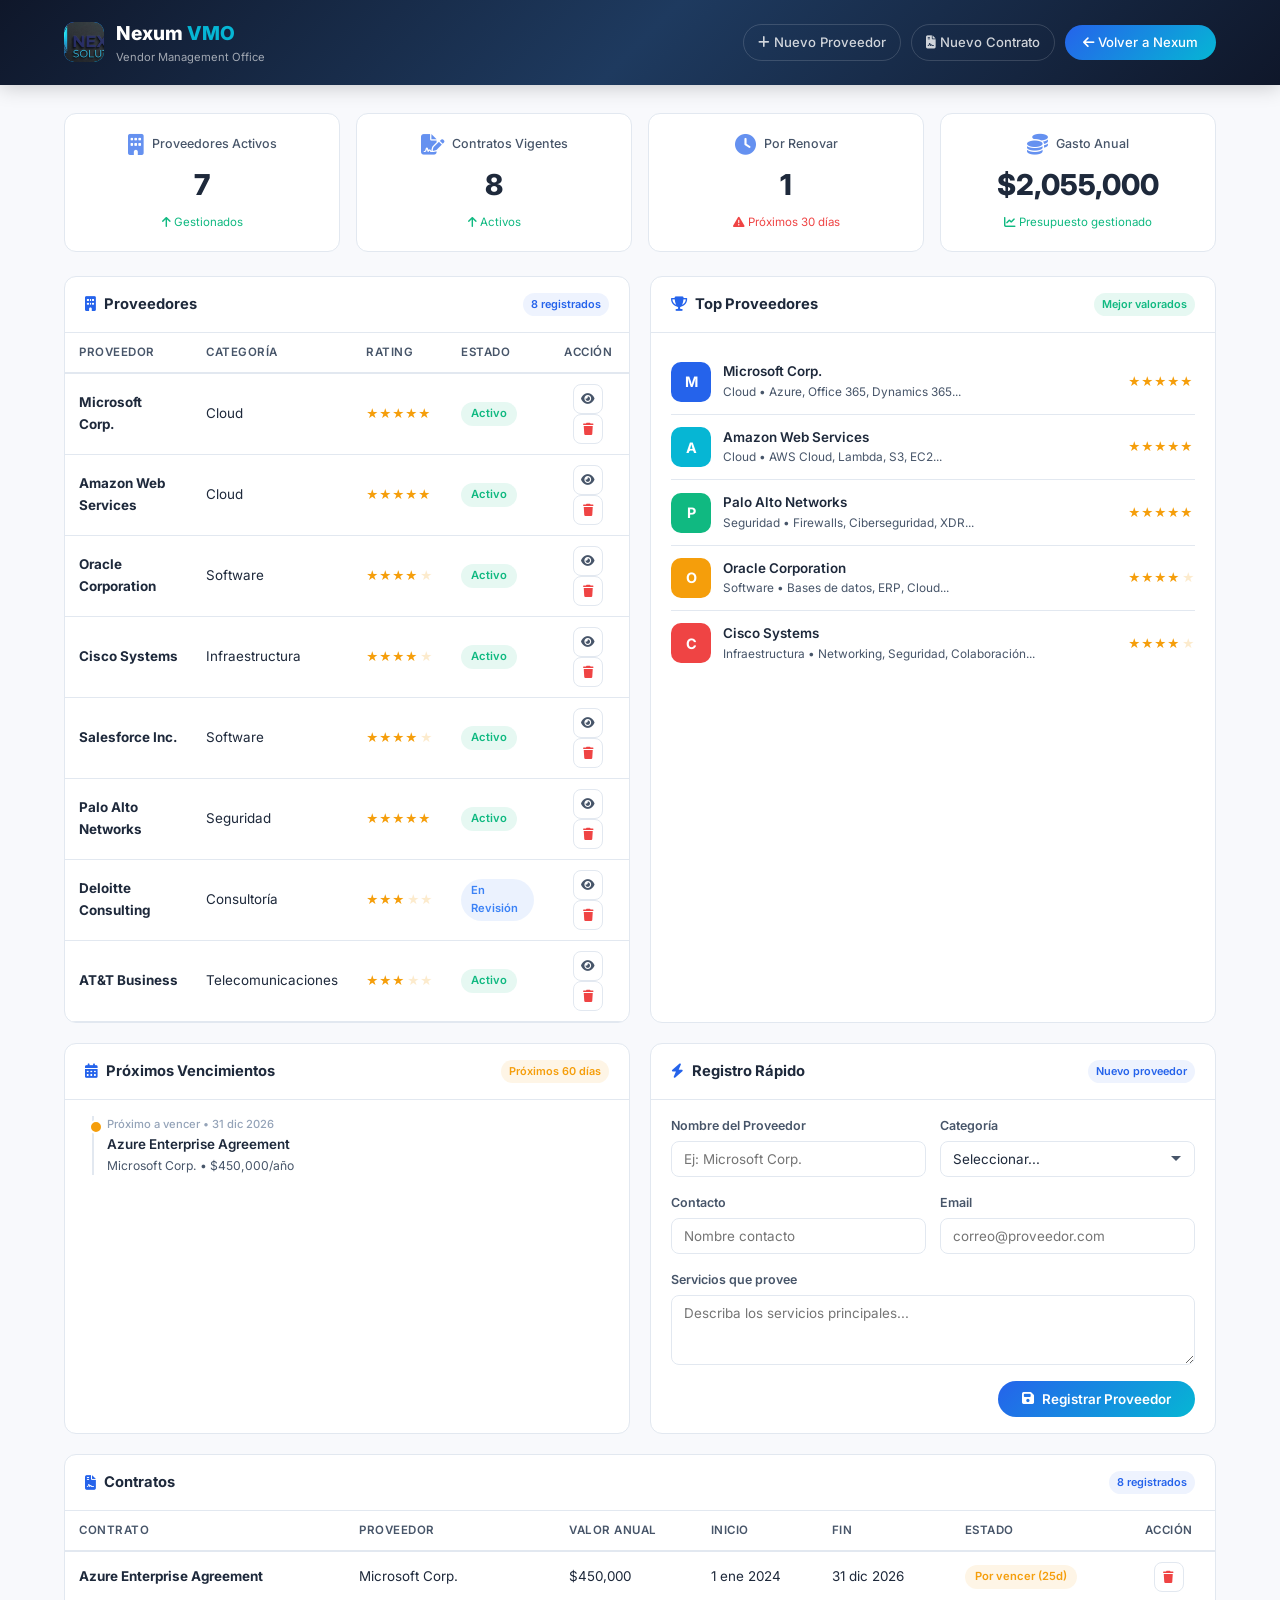
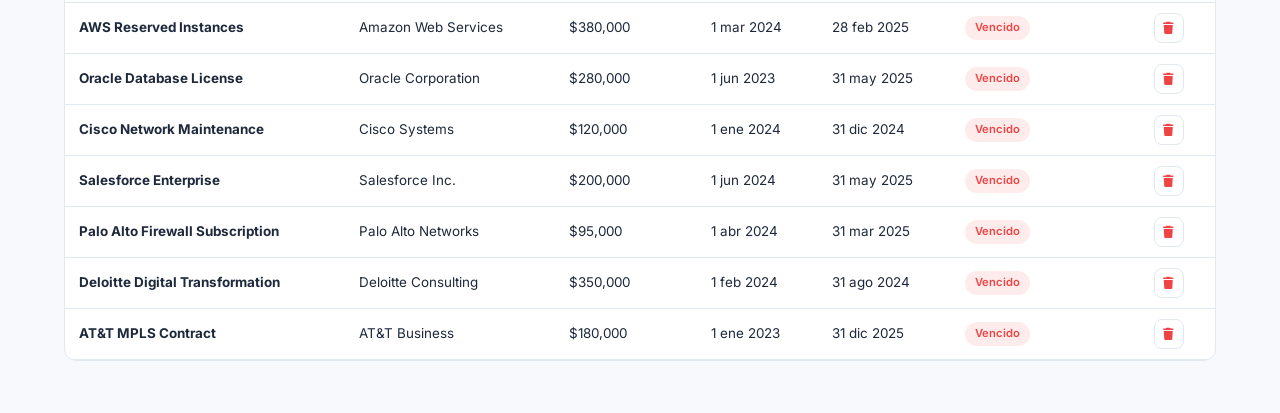
==== commit cd5aceec: "Logo Nexum Solutions: imagen corporativa en navbar, footer y VMO con estilos armónicos" ====
--- a/vmo.html
+++ b/vmo.html
@@ -107,6 +107,14 @@
             align-items: center;
             justify-content: center;
             font-size: 1.2rem;
+            overflow: hidden;
+        }
+        .vmo-logo-icon .logo-img {
+            width: 100%;
+            height: 100%;
+            object-fit: cover;
+            border-radius: 10px;
+            display: block;
         }
         .vmo-logo-text { font-size: 1.2rem; font-weight: 800; }
         .vmo-logo-text span { color: var(--accent); }
@@ -574,7 +582,7 @@
     <header class="vmo-header">
         <div class="container">
             <div class="vmo-logo">
-                <div class="vmo-logo-icon"><i class="fas fa-handshake"></i></div>
+                <div class="vmo-logo-icon"><img src="img/logo-nexum.jpg" alt="Nexum Solutions" class="logo-img"></div>
                 <div>
                     <div class="vmo-logo-text">Nexum <span>VMO</span></div>
                     <span class="vmo-logo-sub">Vendor Management Office</span>
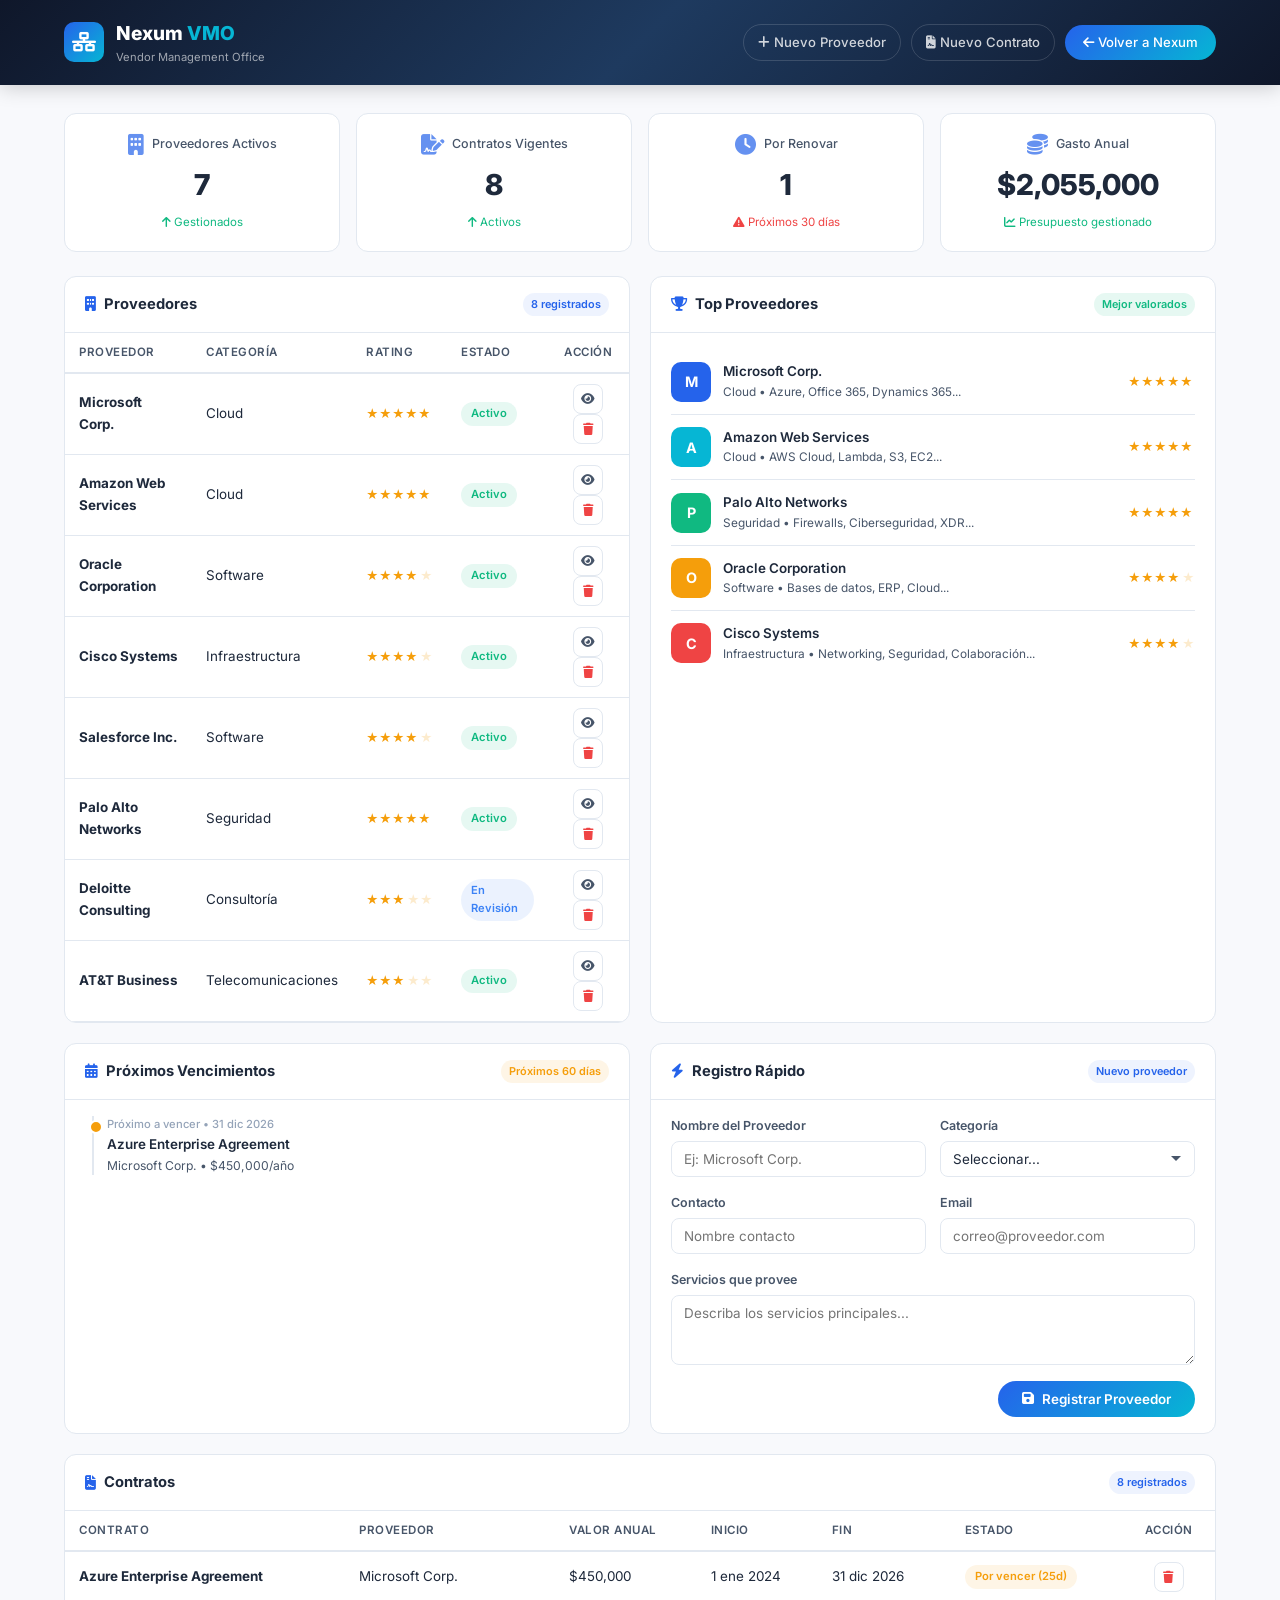
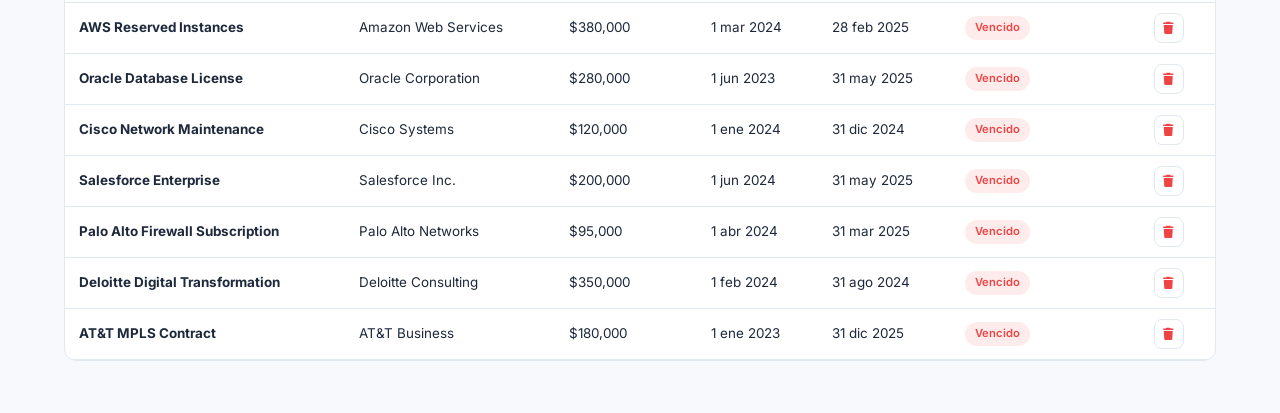
==== commit 794c3727: "Revert: eliminada imagen logo, vuelve a icono FontAwesome en navbar, footer y VMO" ====
--- a/vmo.html
+++ b/vmo.html
@@ -109,13 +109,7 @@
             font-size: 1.2rem;
             overflow: hidden;
         }
-        .vmo-logo-icon .logo-img {
-            width: 100%;
-            height: 100%;
-            object-fit: cover;
-            border-radius: 10px;
-            display: block;
-        }
+
         .vmo-logo-text { font-size: 1.2rem; font-weight: 800; }
         .vmo-logo-text span { color: var(--accent); }
         .vmo-logo-sub { font-size: 0.7rem; opacity: 0.6; display: block; font-weight: 400; }
@@ -582,7 +576,7 @@
     <header class="vmo-header">
         <div class="container">
             <div class="vmo-logo">
-                <div class="vmo-logo-icon"><img src="img/logo-nexum.jpg" alt="Nexum Solutions" class="logo-img"></div>
+                <div class="vmo-logo-icon"><i class="fas fa-network-wired"></i></div>
                 <div>
                     <div class="vmo-logo-text">Nexum <span>VMO</span></div>
                     <span class="vmo-logo-sub">Vendor Management Office</span>
